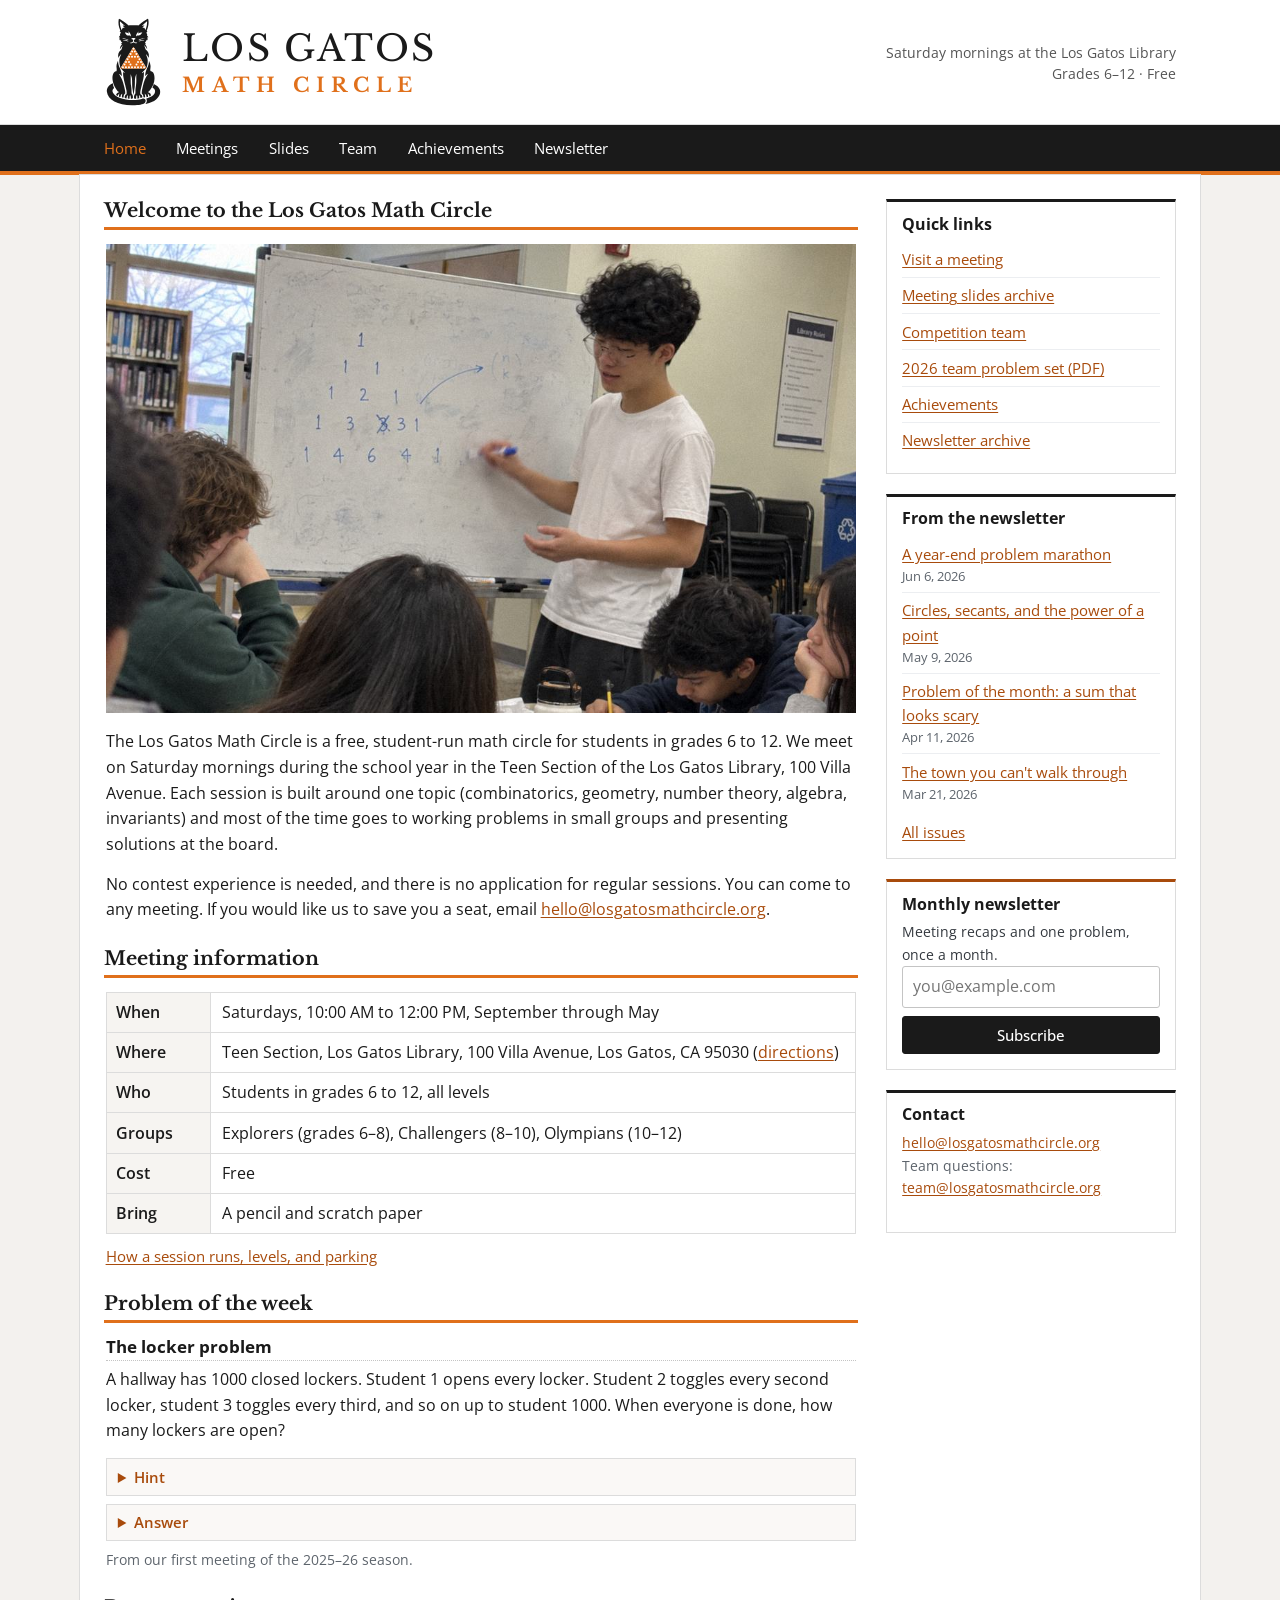
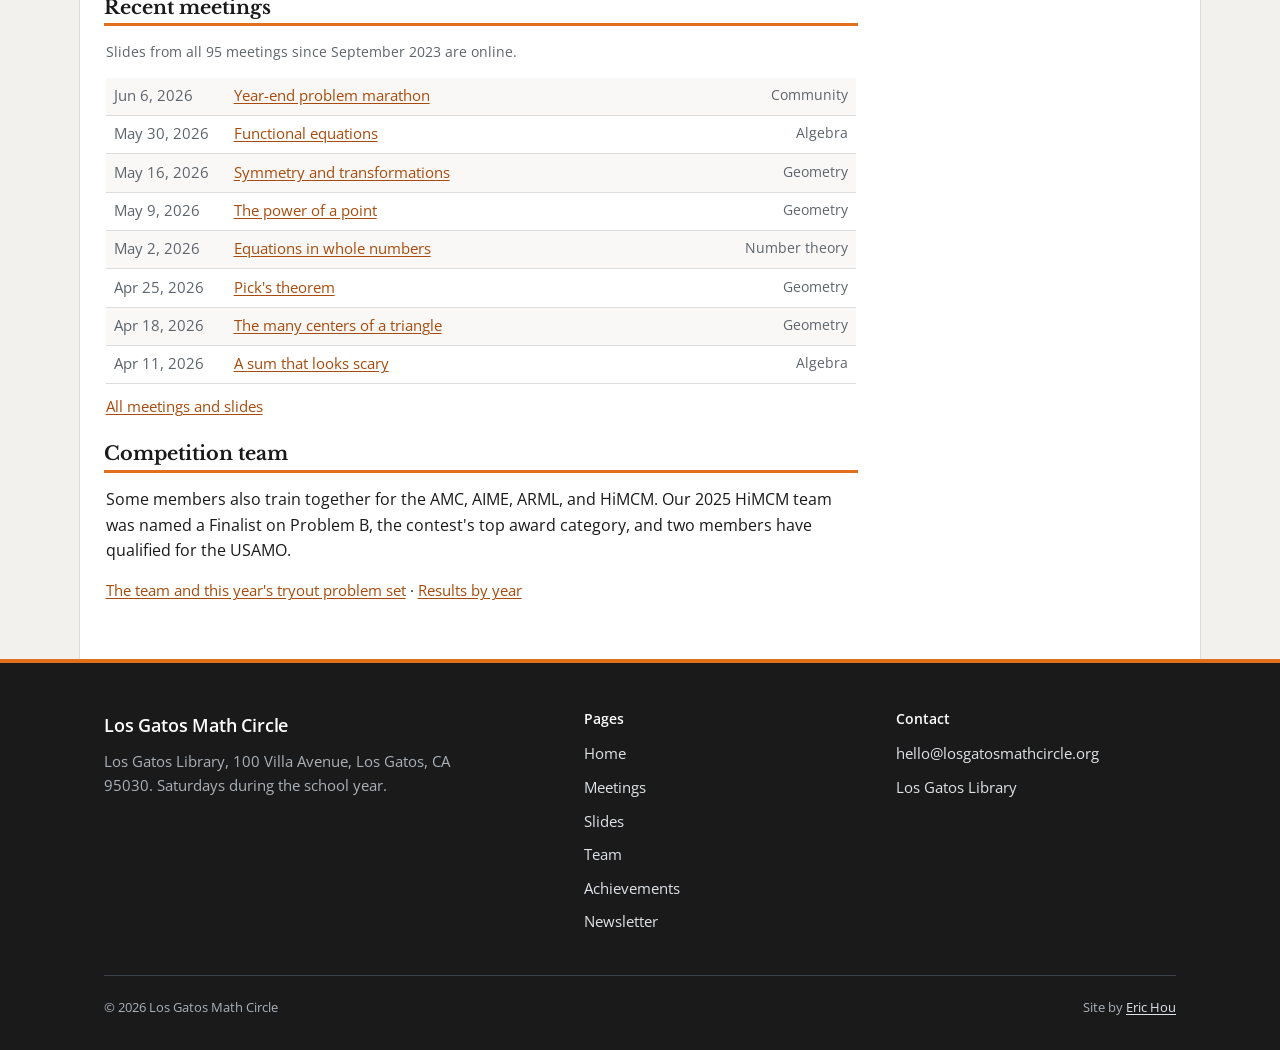
==== index.html @ 22b2b4f5 "Favicon: simple cat head (black on orange) built for 16px; svg + png + ico + apple-touch" ====
<!DOCTYPE html>
<html lang="en">
<head>
  <meta charset="UTF-8" />
  <meta name="viewport" content="width=device-width, initial-scale=1.0" />
  <title>Los Gatos Math Circle</title>
  <meta name="description" content="Students in grades 6 to 12 meet at the Los Gatos Library on Saturday mornings to work on hard math problems together. Free and student-run." />
  <link rel="preconnect" href="https://fonts.googleapis.com" />
  <link rel="preconnect" href="https://fonts.gstatic.com" crossorigin />
  <link href="https://fonts.googleapis.com/css2?family=Open+Sans:ital,wght@0,400;0,600;0,700;1,400&family=Libre+Baskerville:wght@400;700&display=swap" rel="stylesheet" />
  <link rel="icon" href="images/favicon.svg" type="image/svg+xml" />
  <link rel="icon" href="images/favicon-32.png" sizes="32x32" type="image/png" />
  <link rel="apple-touch-icon" href="images/apple-touch-icon.png" />
  <link rel="stylesheet" href="css/styles.css" />
</head>
<body class="home">
  <header class="site-header">
    <div class="masthead">
      <div class="container masthead__inner">
        <a class="masthead__brand" href="index.html">
          <img class="masthead__logo" src="images/logo.svg" alt="Los Gatos Math Circle logo: a seated cat with Pascal's triangle mod 2 on its chest" width="59" height="92" />
          <span class="masthead__text">
            <span class="masthead__name">Los Gatos</span>
            <span class="masthead__name2">Math Circle</span>
          </span>
          <span class="masthead__sub">Saturday mornings at the Los Gatos Library<br />Grades 6&ndash;12 &middot; Free</span>
        </a>
      </div>
    </div>
    <div class="navbar">
      <div class="container nav">
        <span class="brand navbar__label">Menu</span>
      <nav aria-label="Primary">
        <button class="nav__toggle" aria-label="Toggle menu" aria-expanded="false" aria-controls="menu">
          <span></span><span></span><span></span>
        </button>
        <ul class="nav__links" id="menu">
          <li><a href="index.html" class="is-active">Home</a></li>
          <li><a href="meetings.html">Meetings</a></li>
          <li><a href="presentations.html">Slides</a></li>
          <li><a href="team.html">Team</a></li>
          <li><a href="achievements.html">Achievements</a></li>
          <li><a href="newsletter.html">Newsletter</a></li>
        </ul>
      </nav>
      </div>
    </div>
  </header>

  <main class="page">
    <div class="container page__grid">
      <div class="page__main">

        <section class="box">
          <h2 class="bar">Welcome to the Los Gatos Math Circle</h2>
          <div class="box__body">
            <figure class="box__fig"><img class="box__photo box__photo--session" src="images/session-home.jpg" alt="A math circle session: a student explains Pascal's triangle at a whiteboard while others work at library tables." /></figure>
            <p>The Los Gatos Math Circle is a free, student-run math circle for students in grades 6 to 12.
              We meet on Saturday mornings during the school year in the Teen Section of the Los Gatos
              Library, 100 Villa Avenue. Each session is built around one topic (combinatorics, geometry,
              number theory, algebra, invariants) and most of the time goes to working problems in small
              groups and presenting solutions at the board.</p>
            <p>No contest experience is needed, and there is no application for regular sessions. You can
              come to any meeting. If you would like us to save you a seat, email
              <a href="mailto:hello@losgatosmathcircle.org">hello@losgatosmathcircle.org</a>.</p>
          </div>
        </section>

        <section class="box">
          <h2 class="bar">Meeting information</h2>
          <div class="box__body">
            <table class="info">
              <tr><th>When</th><td>Saturdays, 10:00 AM to 12:00 PM, September through May</td></tr>
              <tr><th>Where</th><td>Teen Section, Los Gatos Library, 100 Villa Avenue, Los Gatos, CA 95030 (<a href="https://www.google.com/maps/dir/?api=1&destination=Los+Gatos+Library,+100+Villa+Avenue,+Los+Gatos,+CA+95030" target="_blank" rel="noopener">directions</a>)</td></tr>
              <tr><th>Who</th><td>Students in grades 6 to 12, all levels</td></tr>
              <tr><th>Groups</th><td>Explorers (grades 6&ndash;8), Challengers (8&ndash;10), Olympians (10&ndash;12)</td></tr>
              <tr><th>Cost</th><td>Free</td></tr>
              <tr><th>Bring</th><td>A pencil and scratch paper</td></tr>
            </table>
            <p class="more"><a href="meetings.html">How a session runs, levels, and parking</a></p>
          </div>
        </section>

        <section class="box">
          <h2 class="bar">Problem of the week</h2>
          <div class="box__body">
            <h3 class="sub">The locker problem</h3>
            <p>A hallway has 1000 closed lockers. Student 1 opens every locker. Student 2 toggles every
              second locker, student 3 toggles every third, and so on up to student 1000. When everyone is
              done, how many lockers are open?</p>
            <details>
              <summary>Hint</summary>
              <p>Locker <i>n</i> is toggled once for every divisor of <i>n</i>.</p>
            </details>
            <details>
              <summary>Answer</summary>
              <p>31. Divisors of <i>n</i> pair up as <i>d</i> and <i>n</i>/<i>d</i>, so most lockers are
                toggled an even number of times. Perfect squares are the exception, since &radic;<i>n</i> pairs
                with itself. There are 31 squares up to 1000 (31&sup2; = 961, 32&sup2; = 1024).</p>
            </details>
            <p class="small">From our first meeting of the 2025&ndash;26 season.</p>
          </div>
        </section>

        <section class="box">
          <h2 class="bar">Recent meetings</h2>
          <div class="box__body">
            <p class="small" data-meeting-count>Slides from every meeting since September 2023 are online.</p>
            <table class="log" data-recent-meetings="8"></table>
            <p class="more"><a href="presentations.html">All meetings and slides</a></p>
          </div>
        </section>

        <section class="box">
          <h2 class="bar">Competition team</h2>
          <div class="box__body">
            <p>Some members also train together for the AMC, AIME, ARML, and HiMCM. Our 2025 HiMCM team
              was named a Finalist on Problem B, the contest's top award category, and two members have
              qualified for the USAMO.</p>
            <p class="more"><a href="team.html">The team and this year's tryout problem set</a> &middot;
              <a href="achievements.html">Results by year</a></p>
          </div>
        </section>
      </div>

      <aside class="page__side">
        <section class="side">
          <h2 class="side__h">Quick links</h2>
          <ul class="side__links">
            <li><a href="meetings.html">Visit a meeting</a></li>
            <li><a href="presentations.html">Meeting slides archive</a></li>
            <li><a href="team.html">Competition team</a></li>
            <li><a href="problem-set.pdf">2026 team problem set (PDF)</a></li>
            <li><a href="achievements.html">Achievements</a></li>
            <li><a href="newsletter.html">Newsletter archive</a></li>
          </ul>
        </section>

        <section class="side">
          <h2 class="side__h">From the newsletter</h2>
          <ul class="side__news" data-recent-list="4"></ul>
          <p class="more"><a href="newsletter.html">All issues</a></p>
        </section>

        <section class="side signup">
          <h2 class="side__h">Monthly newsletter</h2>
          <p class="small">Meeting recaps and one problem, once a month.</p>
          <form data-confirm novalidate>
            <label for="email" class="sr-only">Email address</label>
            <input id="email" type="email" name="email" required placeholder="you@example.com" autocomplete="email" />
            <button class="btn btn--solid" type="submit">Subscribe</button>
          </form>
          <p class="signup__ok">Thanks, you're on the list.</p>
        </section>

        <section class="side">
          <h2 class="side__h">Contact</h2>
          <p class="small"><a href="mailto:hello@losgatosmathcircle.org">hello@losgatosmathcircle.org</a><br />
            Team questions: <a href="mailto:team@losgatosmathcircle.org">team@losgatosmathcircle.org</a></p>
        </section>
      </aside>
    </div>
  </main>

  <footer class="site-footer">
    <div class="container">
      <div class="footer-grid">
        <div>
          <a class="brand" href="index.html">
            <img class="brand__mark" src="images/logo.png" alt="Los Gatos Math Circle logo" width="26" height="26" />
            <span>Los Gatos Math Circle</span>
          </a>
          <p>Los Gatos Library, 100 Villa Avenue, Los Gatos, CA 95030. Saturdays during the school year.</p>
        </div>
        <div>
          <h4>Pages</h4>
          <ul class="footer-links">
            <li><a href="index.html">Home</a></li>
            <li><a href="meetings.html">Meetings</a></li>
            <li><a href="presentations.html">Slides</a></li>
            <li><a href="team.html">Team</a></li>
            <li><a href="achievements.html">Achievements</a></li>
            <li><a href="newsletter.html">Newsletter</a></li>
          </ul>
        </div>
        <div>
          <h4>Contact</h4>
          <ul class="footer-links">
            <li><a href="mailto:hello@losgatosmathcircle.org">hello@losgatosmathcircle.org</a></li>
            <li><a href="meetings.html">Los Gatos Library</a></li>
          </ul>
        </div>
      </div>
      <div class="footer-bottom">
        <span>© <span data-year>2026</span> Los Gatos Math Circle</span>
        <span>Site by <a href="https://www.ehou.me">Eric Hou</a></span>
      </div>
    </div>
  </footer>

  <script src="js/issues.js"></script>
  <script src="js/meetings.js"></script>
  <script src="js/main.js"></script>
  <script>
  (function () {
    function esc(s) { return String(s).replace(/[&<>"]/g, function (c) { return {"&":"&amp;","<":"&lt;",">":"&gt;","\"":"&quot;"}[c]; }); }
    function short(iso) {
      return new Date(iso + "T00:00:00").toLocaleDateString("en-US", { month: "short", day: "numeric", year: "numeric" });
    }
    var log = document.querySelector("[data-recent-meetings]");
    if (log && window.SCHEDULE) {
      var all = [];
      window.SCHEDULE.forEach(function (t) { t.meetings.forEach(function (m) { if (m.type === "meeting") all.push(m); }); });
      all.sort(function (a, b) { return a.date < b.date ? 1 : -1; });
      log.innerHTML = all.slice(0, +log.getAttribute("data-recent-meetings")).map(function (m) {
        return '<tr><td class="log__date">' + short(m.date) + '</td>' +
          '<td><a href="slides.html?d=' + encodeURIComponent(m.date) + '">' + esc(m.title) + '</a></td>' +
          '<td class="log__tag">' + esc(m.topic) + '</td></tr>';
      }).join("");
      var c = document.querySelector("[data-meeting-count]");
      if (c) c.textContent = "Slides from all " + all.length + " meetings since September 2023 are online.";
    }
    var list = document.querySelector("[data-recent-list]");
    if (list && window.ISSUES) {
      var issues = window.ISSUES.slice().sort(function (a, b) { return a.date < b.date ? 1 : -1; });
      list.innerHTML = issues.slice(0, +list.getAttribute("data-recent-list")).map(function (it) {
        return '<li><a href="issue.html?slug=' + encodeURIComponent(it.slug) + '">' + esc(it.title) + '</a>' +
          '<span class="small">' + short(it.date) + '</span></li>';
      }).join("");
    }
  })();
  </script>
</body>
</html>
---- css/styles.css ----
/* ==========================================================================
   Los Gatos Math Circle
   A quiet, editorial, minimal theme. Warm paper, ink type, hairline rules,
   a serif for headings. No gradients, no heavy shadows.
   ========================================================================== */

:root {
  --paper: #faf8f4;     /* warm near-white page background */
  --bg: #ffffff;        /* cards / panels */
  --ink: #1b1915;       /* warm near-black text */
  --ink-soft: #43403a;  /* secondary text */
  --muted: #79756c;     /* captions, meta */
  --line: #e6e1d7;      /* hairline borders */
  --line-strong: #d8d2c5;
  --accent: #5b5346;    /* restrained warm taupe for small touches */

  --maxw: 1100px;
  --measure: 40rem;     /* comfortable reading width */

  --serif: "Open Sans", Arial, "Times New Roman", serif;
  --sans: system-ui, -apple-system, "Segoe UI", Roboto, Helvetica, Arial, sans-serif;
}

/* ----- Base ----- */
*,
*::before,
*::after { box-sizing: border-box; }

html { -webkit-text-size-adjust: 100%; scroll-behavior: smooth; }

body {
  margin: 0;
  background: var(--paper);
  color: var(--ink);
  font-family: var(--sans);
  font-size: 17px;
  line-height: 1.7;
  -webkit-font-smoothing: antialiased;
  text-rendering: optimizeLegibility;
  overflow-wrap: break-word;
}

img { max-width: 100%; display: block; }

h1, h2, h3, h4 {
  font-family: var(--serif);
  font-weight: 600;
  line-height: 1.15;
  color: var(--ink);
  margin: 0 0 0.6rem;
  letter-spacing: -0.01em;
}

h1 { font-size: clamp(2.1rem, 5vw, 3.3rem); font-weight: 500; }
h2 { font-size: clamp(1.6rem, 3.4vw, 2.2rem); }
h3 { font-size: 1.2rem; }

p { margin: 0 0 1.1rem; }

a { color: var(--ink); text-decoration: underline; text-underline-offset: 3px;
    text-decoration-color: var(--line-strong); transition: text-decoration-color .15s ease, color .15s ease; }
a:hover { text-decoration-color: var(--ink); }

/* ----- Layout ----- */
.container { width: 100%; max-width: var(--maxw); margin-inline: auto; padding-inline: 1.5rem; }

.section { padding-block: clamp(3.5rem, 8vw, 6.5rem); }
.section--hairline { border-top: 1px solid var(--line); }

.measure { max-width: var(--measure); }

.eyebrow {
  font-family: var(--sans);
  font-size: 0.74rem;
  font-weight: 600;
  letter-spacing: 0.18em;
  text-transform: uppercase;
  color: var(--muted);
  margin: 0 0 1rem;
  display: block;
}

.lede { font-size: 1.18rem; line-height: 1.6; color: var(--ink-soft); }
.muted { color: var(--muted); }

/* ----- Buttons / links ----- */
.btn {
  display: inline-flex;
  align-items: center;
  gap: 0.5rem;
  font-family: var(--sans);
  font-size: 0.95rem;
  font-weight: 500;
  text-decoration: none;
  padding: 0.7rem 1.2rem;
  border: 1px solid var(--ink);
  border-radius: 2px;
  cursor: pointer;
  background: transparent;
  color: var(--ink);
  transition: background .15s ease, color .15s ease, border-color .15s ease;
}

.btn--solid { background: var(--ink); color: var(--paper); }
.btn--solid:hover { background: #000; color: #fff; }
.btn--outline:hover { background: var(--ink); color: var(--paper); }
.btn--light { border-color: rgba(255,255,255,0.6); color: #fff; }
.btn--light:hover { background: #fff; color: var(--ink); border-color: #fff; }

.arrow-link {
  display: inline-flex;
  align-items: center;
  gap: 0.4rem;
  font-family: var(--sans);
  font-weight: 500;
  text-decoration: none;
  border-bottom: 1px solid var(--ink);
  padding-bottom: 1px;
}
.arrow-link:hover { color: var(--accent); border-color: var(--accent); }

.actions { display: flex; flex-wrap: wrap; gap: 0.9rem; align-items: center; }

/* ----- Header / nav ----- */
.site-header {
  position: sticky;
  top: 0;
  z-index: 40;
  background: rgba(250, 248, 244, 0.92);
  backdrop-filter: blur(8px);
  border-bottom: 1px solid var(--line);
}

.nav { display: flex; align-items: center; justify-content: space-between; height: 68px; gap: 1rem; }

.brand {
  font-family: var(--serif);
  font-size: 1.1rem;
  font-weight: 600;
  letter-spacing: -0.01em;
  text-decoration: none;
  color: var(--ink);
  display: flex;
  align-items: center;
  gap: 0.55rem;
  flex: none;
  min-width: 0;
}
.brand span { white-space: nowrap; }
.brand__mark { width: 26px; height: 26px; flex: none; display: block; object-fit: contain; transition: opacity .15s ease; }
.brand:hover { color: var(--ink); }
.brand:hover .brand__mark { opacity: 0.7; }

.nav__links { display: flex; align-items: center; gap: 1.4rem; list-style: none; margin: 0; padding: 0; }
.nav__links a {
  font-family: var(--sans);
  font-size: 0.95rem;
  text-decoration: none;
  color: var(--ink-soft);
  padding-bottom: 3px;
  border-bottom: 1px solid transparent;
}
.nav__links a:hover { color: var(--ink); }
.nav__links a.is-active { color: var(--ink); border-color: var(--ink); }

.nav__toggle {
  display: none;
  width: 42px; height: 42px;
  border: 1px solid var(--line-strong);
  border-radius: 3px;
  background: transparent;
  cursor: pointer;
  flex-direction: column; gap: 5px; align-items: center; justify-content: center;
}
.nav__toggle span { display: block; width: 19px; height: 1.5px; background: var(--ink); }

/* ----- Hero ----- */
.hero { padding-block: clamp(3rem, 7vw, 5.5rem); }
.hero__grid {
  display: grid;
  grid-template-columns: 1fr 1.4fr;
  gap: clamp(2rem, 5vw, 4rem);
  align-items: center;
}
.hero h1 { margin-bottom: 1.2rem; }
.hero .lede { max-width: 32rem; }
.hero__media {
  position: relative;
  aspect-ratio: 5 / 4;
  overflow: hidden;
  border: 1px solid var(--line);
}
.hero__media img { width: 100%; height: 100%; object-fit: cover; }
.hero__actions { margin-top: 1.8rem; }

/* ----- Generic media frame ----- */
.frame { border: 1px solid var(--line); overflow: hidden; background: var(--bg); }
.frame img { width: 100%; height: 100%; object-fit: cover; }

/* ----- Two-column feature ----- */
.split {
  display: grid;
  grid-template-columns: 1fr 1fr;
  gap: clamp(2rem, 5vw, 4rem);
  align-items: center;
}
.split--media-first .split__media { order: -1; }
.split--media-wide { grid-template-columns: 0.82fr 1.18fr; }
.split__media { aspect-ratio: 5 / 4; }

/* ----- Columns (simple, no chips) ----- */
.cols { display: grid; grid-template-columns: repeat(3, 1fr); gap: clamp(1.5rem, 4vw, 3rem); }
.col__n {
  font-family: var(--serif);
  font-style: italic;
  color: var(--muted);
  font-size: 1.1rem;
  margin-bottom: 0.5rem;
}
.col h3 { margin-bottom: 0.4rem; }
.col p { color: var(--ink-soft); margin-bottom: 0; font-size: 0.98rem; }
.col + .col { /* hairline divider on wide screens handled by gap */ }

/* ----- Newsletter signup ----- */
.signup {
  border: 1px solid var(--line-strong);
  background: var(--bg);
  padding: clamp(1.75rem, 4vw, 2.75rem);
}
.signup__grid { display: grid; grid-template-columns: 1fr 1fr; gap: clamp(1.5rem, 4vw, 3rem); align-items: center; }
.signup h2 { margin-bottom: 0.5rem; }
.signup p { color: var(--ink-soft); margin-bottom: 0; }
.signup form { display: flex; gap: 0.6rem; flex-wrap: wrap; align-items: flex-end; }
.signup form label { flex: 1 1 100%; margin-bottom: 0; }
.signup input[type="email"] {
  flex: 1 1 14rem;
  min-width: 0;
  font-family: var(--sans);
  font-size: 1rem;
  padding: 0.7rem 0.9rem;
  border: 1px solid var(--line-strong);
  border-radius: 2px;
  background: var(--paper);
  color: var(--ink);
}
.signup form .btn { flex: 0 0 auto; }
.signup input[type="email"]:focus { outline: 2px solid var(--ink); outline-offset: 1px; }
.signup .note { font-size: 0.82rem; color: var(--muted); margin: 0.7rem 0 0; }
.signup__ok { font-size: 0.95rem; color: var(--ink); margin: 0.7rem 0 0; display: none; }
.signup.is-done .signup__ok { display: block; }

/* ----- Facts list (meetings) ----- */
.facts { list-style: none; margin: 0; padding: 0; }
.facts li { display: grid; grid-template-columns: 9rem 1fr; gap: 1rem; padding: 0.9rem 0; border-top: 1px solid var(--line); }
.facts li:last-child { border-bottom: 1px solid var(--line); }
.facts .k { font-size: 0.78rem; letter-spacing: 0.12em; text-transform: uppercase; color: var(--muted); padding-top: 0.15rem; }
.facts .v { color: var(--ink); }
.facts .v strong { font-weight: 600; }

/* ----- Map ----- */
.map { border: 1px solid var(--line); overflow: hidden; }
.map iframe { width: 100%; height: 380px; border: 0; display: block; filter: grayscale(0.2); }
.map.split__media { aspect-ratio: 4 / 3; }
.map.split__media iframe { height: 100%; }

/* ----- Schedule ----- */
.table-scroll { width: 100%; overflow-x: auto; -webkit-overflow-scrolling: touch; }
.schedule { width: 100%; border-collapse: collapse; }
.schedule th, .schedule td { text-align: left; padding: 0.85rem 0.5rem; border-bottom: 1px solid var(--line); font-size: 0.97rem; vertical-align: top; }
.schedule thead th { font-family: var(--sans); font-size: 0.74rem; letter-spacing: 0.12em; text-transform: uppercase; color: var(--muted); font-weight: 600; }
.schedule td:first-child { white-space: nowrap; color: var(--muted); width: 9rem; }
.schedule .a { font-weight: 600; }

/* ----- Levels ----- */
.levels { display: grid; grid-template-columns: repeat(3, 1fr); gap: clamp(1.5rem, 4vw, 2.5rem); }
.level { border-top: 2px solid var(--ink); padding-top: 1rem; }
.level .grade { font-size: 0.78rem; letter-spacing: 0.12em; text-transform: uppercase; color: var(--muted); }
.level h3 { margin: 0.3rem 0 0.4rem; }
.level p { color: var(--ink-soft); font-size: 0.96rem; margin: 0; }

/* ----- Issues (newsletter archive) ----- */
.issue-grid { display: grid; grid-template-columns: repeat(3, 1fr); gap: clamp(1.75rem, 4vw, 2.75rem); }
.issue { display: flex; flex-direction: column; }
.issue__media { aspect-ratio: 3 / 2; overflow: hidden; border: 1px solid var(--line); margin-bottom: 1rem; }
.issue__media img { width: 100%; height: 100%; object-fit: cover; transition: transform .4s ease; }
.issue:hover .issue__media img { transform: scale(1.03); }
.issue__meta { font-size: 0.78rem; letter-spacing: 0.06em; text-transform: uppercase; color: var(--muted); margin-bottom: 0.4rem; }
.issue__stats { margin-bottom: 0.5rem; }
.issue h3 { font-size: 1.3rem; margin-bottom: 0.5rem; line-height: 1.25; }
.issue h3 a { text-decoration: none; }
.issue h3 a:hover { text-decoration: underline; text-underline-offset: 3px; }
.issue p { color: var(--ink-soft); font-size: 0.97rem; margin-bottom: 0.9rem; }
.issue .arrow-link { margin-top: auto; font-size: 0.92rem; }

/* ----- View / like stats ----- */
.issue-stats { display: inline-flex; align-items: center; gap: 1rem; }
.stat { display: inline-flex; align-items: center; gap: 0.32rem; color: var(--muted); font-size: 0.82rem; font-variant-numeric: tabular-nums; letter-spacing: 0; text-transform: none; }
.stat-ic { width: 1em; height: 1em; flex: none; display: block; }
.stat--like { background: none; border: 0; padding: 0; margin: 0; cursor: pointer; font: inherit; color: var(--muted); transition: color .15s ease; }
.stat--like:hover { color: #d23b53; }
.stat.is-liked, .stat--like.is-liked { color: #d23b53; --heart-fill: currentColor; }

/* ----- Page intro (interior pages) ----- */
.page-intro { padding-block: clamp(3rem, 7vw, 5rem); border-bottom: 1px solid var(--line); }
.page-intro h1 { margin-bottom: 1rem; }
.page-intro p { color: var(--ink-soft); max-width: 38rem; margin: 0; font-size: 1.1rem; }

/* ----- Article (single issue) ----- */
.issue-header { padding-block: clamp(2.5rem, 6vw, 4rem) clamp(1.5rem, 3vw, 2rem); }
.issue-header .container { max-width: var(--measure); }
.issue-header .kicker { font-size: 0.78rem; letter-spacing: 0.12em; text-transform: uppercase; color: var(--muted); margin-bottom: 0.8rem; }
.issue-header h1 { font-size: clamp(1.9rem, 4.5vw, 2.9rem); }
.issue-header .byline { color: var(--muted); font-size: 0.92rem; margin-top: 0.6rem; }

.issue-cover { max-width: var(--maxw); margin: 0 auto; padding-inline: 1.5rem; }
.issue-cover .frame { aspect-ratio: 16 / 7; }

.article { max-width: var(--measure); margin-inline: auto; padding-block: clamp(2rem, 5vw, 3rem); font-size: 1.08rem; color: var(--ink-soft); }
.article h2 { margin-top: 2.4rem; font-size: 1.55rem; color: var(--ink); }
.article h3 { margin-top: 1.8rem; font-size: 1.2rem; color: var(--ink); }
.article p { margin-bottom: 1.2rem; }
.article ul, .article ol { margin: 0 0 1.2rem; padding-left: 1.2rem; }
.article li { margin-bottom: 0.4rem; }
.article a { color: var(--ink); }
.article strong { color: var(--ink); }
.article blockquote {
  margin: 1.6rem 0;
  padding: 0.2rem 0 0.2rem 1.3rem;
  border-left: 2px solid var(--ink);
  font-family: var(--serif);
  font-style: italic;
  font-size: 1.15rem;
  color: var(--ink);
}
.article hr { border: 0; border-top: 1px solid var(--line); margin: 2.5rem 0; }

/* Note (callout, no emoji) */
.note {
  border-top: 1px solid var(--ink);
  border-bottom: 1px solid var(--ink);
  padding: 1.1rem 0;
  margin: 1.8rem 0;
  font-size: 1rem;
  color: var(--ink);
}
.note .label { font-size: 0.74rem; letter-spacing: 0.14em; text-transform: uppercase; color: var(--muted); display: block; margin-bottom: 0.35rem; }

/* Display math spacing */
/* Display math spacing, and keep long equations from breaking the layout */
mjx-container[display="true"] { margin: 1.4rem 0 !important; max-width: 100%; overflow-x: auto; overflow-y: hidden; }
mjx-container { max-width: 100%; }

.issue-nav { max-width: var(--measure); margin: 0 auto; padding: 1.5rem 1.5rem 0; display: flex; justify-content: space-between; gap: 1rem; border-top: 1px solid var(--line); }
.issue-nav a { font-size: 0.92rem; max-width: 48%; }

.back-link { display: inline-block; font-family: var(--sans); font-size: 0.9rem; margin-bottom: 1.2rem; text-decoration: none; color: var(--muted); }
.back-link:hover { color: var(--ink); }

/* ----- Footer ----- */
.site-footer { border-top: 1px solid var(--line); padding-block: 3rem 2rem; margin-top: 2rem; }
.footer-grid { display: grid; grid-template-columns: 1.6fr 1fr 1fr; gap: 2rem; }
.site-footer .brand { margin-bottom: 0.6rem; }
.site-footer p { color: var(--muted); font-size: 0.95rem; max-width: 24rem; }
.site-footer h4 { font-family: var(--sans); font-size: 0.74rem; letter-spacing: 0.14em; text-transform: uppercase; color: var(--muted); font-weight: 600; margin: 0 0 0.9rem; }
.footer-links { list-style: none; margin: 0; padding: 0; display: grid; gap: 0.5rem; }
.footer-links a { font-size: 0.95rem; text-decoration: none; color: var(--ink-soft); }
.footer-links a:hover { color: var(--ink); }
.footer-bottom { margin-top: 2.5rem; padding-top: 1.3rem; border-top: 1px solid var(--line); display: flex; justify-content: space-between; gap: 1rem; flex-wrap: wrap; font-size: 0.82rem; color: var(--muted); }

/* ----- Utilities ----- */
.mt-2 { margin-top: 1rem; }
.mt-3 { margin-top: 1.6rem; }
.mb-0 { margin-bottom: 0; }

/* ----- Responsive ----- */
@media (max-width: 880px) {
  .hero__grid { grid-template-columns: 1fr; }
  .hero__media { order: -1; aspect-ratio: 16 / 10; }
  .split { grid-template-columns: 1fr; }
  .split--media-first .split__media { order: -1; }
  .signup__grid { grid-template-columns: 1fr; }
  .cols { grid-template-columns: 1fr; gap: 1.5rem; }
  .levels { grid-template-columns: 1fr; }
  .issue-grid { grid-template-columns: 1fr 1fr; }
  .footer-grid { grid-template-columns: 1fr 1fr; }
}

@media (max-width: 620px) {
  .issue-grid { grid-template-columns: 1fr; }
  .footer-grid { grid-template-columns: 1fr; }
  .facts li { grid-template-columns: 1fr; gap: 0.2rem; }
}

@media (prefers-reduced-motion: reduce) {
  * { scroll-behavior: auto !important; transition: none !important; }
}

/* ==========================================================================
   Achievements
   ========================================================================== */
.stats { display: grid; grid-template-columns: repeat(3, 1fr); gap: clamp(1.5rem, 4vw, 2.5rem); }
.stat { border-top: 2px solid var(--ink); padding-top: 1rem; }
.stat .n { font-family: var(--serif); font-size: 2.6rem; line-height: 1; }
.stat .l { color: var(--muted); font-size: 0.92rem; margin-top: 0.4rem; }

.achievement-list { list-style: none; margin: 0; padding: 0; }
.achievement { display: grid; grid-template-columns: 6.5rem 1fr; gap: 1.5rem; padding: 1.7rem 0; border-top: 1px solid var(--line); }
.achievement:last-child { border-bottom: 1px solid var(--line); }
.achievement .year { font-family: var(--serif); font-size: 1.25rem; color: var(--muted); }
.achievement h3 { margin: 0 0 0.35rem; font-size: 1.2rem; }
.achievement p { margin: 0; color: var(--ink-soft); font-size: 0.97rem; }
.achievement .where { font-size: 0.76rem; letter-spacing: 0.1em; text-transform: uppercase; color: var(--muted); margin-top: 0.5rem; }

.badge {
  display: inline-block; font-family: var(--sans);
  font-size: 0.68rem; letter-spacing: 0.12em; text-transform: uppercase;
  border: 1px solid var(--ink); padding: 0.16rem 0.5rem; border-radius: 2px;
  margin-left: 0.5rem; vertical-align: middle; color: var(--ink);
}

/* Highlighted feature card (e.g., HiMCM) */
.feature-card {
  border: 1px solid var(--ink);
  padding: clamp(1.75rem, 4vw, 2.75rem);
  display: grid; grid-template-columns: 1fr auto; gap: 2rem; align-items: center;
}
.feature-card h2 { margin-bottom: 0.5rem; }
.feature-card p { margin-bottom: 0; color: var(--ink-soft); }
.feature-card .mark { text-align: center; border-left: 1px solid var(--line); padding-left: 2rem; }
.feature-card .mark .big { font-family: var(--serif); font-size: 2.4rem; line-height: 1; }
.feature-card .mark .sub { font-size: 0.78rem; letter-spacing: 0.1em; text-transform: uppercase; color: var(--muted); margin-top: 0.4rem; }

/* ==========================================================================
   Team roster: member cards with photo + LinkedIn
   ========================================================================== */
.team-grid { display: grid; grid-template-columns: repeat(3, 1fr); gap: 1.75rem; }
.team-grid--leads { margin-top: 1.75rem; }

.person {
  display: flex; flex-direction: column;
  border: 1px solid var(--line);
  background: var(--bg);
  transition: border-color .2s ease, transform .2s ease;
}
.person:hover { border-color: var(--line-strong); transform: translateY(-3px); }

.person__photo {
  position: relative;
  aspect-ratio: 1 / 1;
  width: 100%;
  flex: none;
  overflow: hidden;
  background: #f0ece3;
  border-bottom: 1px solid var(--line);
}
.person__photo img {
  position: absolute;
  inset: 0;
  width: 100%;
  height: 100%;
  object-fit: cover;
  object-position: center;
  display: block;
}

.person__role {
  position: absolute; top: 0.85rem; left: 0.85rem;
  font-family: var(--sans); font-size: 0.64rem; font-weight: 600;
  letter-spacing: 0.12em; text-transform: uppercase;
  color: var(--paper); background: var(--ink);
  padding: 0.26rem 0.55rem; border-radius: 2px;
}
.person--lead .person__role { color: var(--ink); background: var(--paper); border: 1px solid var(--line-strong); }

.person__body { padding: 1.05rem 1.15rem 1.2rem; display: flex; flex-direction: column; gap: 0.15rem; flex: 1; }
.person__name { font-family: var(--serif); font-size: 1.2rem; font-weight: 600; margin: 0; line-height: 1.2; }
.person__meta { font-size: 0.86rem; color: var(--muted); margin: 0; }
.person__links { margin-top: 0.7rem; }
.person__linkedin {
  display: inline-flex; align-items: center; gap: 0.4rem;
  font-family: var(--sans); font-size: 0.85rem; font-weight: 500;
  text-decoration: none; color: var(--ink-soft);
  border: 1px solid var(--line-strong); border-radius: 2px;
  padding: 0.32rem 0.6rem;
  transition: border-color .15s ease, color .15s ease, background .15s ease;
}
.person__linkedin:hover { color: var(--ink); border-color: var(--ink); background: var(--paper); }
.person__linkedin svg { width: 15px; height: 15px; flex: none; }

/* ==========================================================================
   Forms (apply, generic confirm-in-place)
   ========================================================================== */
.form { border: 1px solid var(--line-strong); background: var(--bg); padding: clamp(1.5rem, 4vw, 2.5rem); }
.form__head { margin-bottom: 1.4rem; padding-bottom: 1.1rem; border-bottom: 1px solid var(--line); }
.form__head h3 { margin: 0 0 0.2rem; font-size: 1.4rem; }
.form__head p { margin: 0; color: var(--muted); font-size: 0.92rem; }
.form .row { display: grid; grid-template-columns: 1fr 1fr; gap: 1rem 1.2rem; }
.field { display: flex; flex-direction: column; margin-bottom: 1.1rem; }
.field label { font-size: 0.74rem; letter-spacing: 0.1em; text-transform: uppercase; color: var(--muted); margin-bottom: 0.4rem; }
.field .req { color: var(--ink); }
.field input, .field select, .field textarea {
  font-family: var(--sans); font-size: 1rem; padding: 0.72rem 0.85rem;
  border: 1px solid var(--line-strong); border-radius: 2px;
  background: var(--paper); color: var(--ink); width: 100%;
}
.field textarea { resize: vertical; min-height: 6.5rem; }
.field input:focus, .field select:focus, .field textarea:focus { outline: 2px solid var(--ink); outline-offset: 1px; }
.form__actions { display: flex; align-items: center; gap: 1rem; flex-wrap: wrap; margin-top: 0.4rem; }
.form__actions .btn { width: auto; }
.form__note { margin: 0; color: var(--muted); font-size: 0.86rem; }
.form__ok { display: none; }
.form.is-done .form__ok { display: block; }
.form.is-done .form__fields { display: none; }

/* ==========================================================================
   Problem set
   ========================================================================== */
.ruleset { list-style: none; margin: 0; padding: 0; }
.ruleset li { display: grid; grid-template-columns: 1.8rem 1fr; gap: 0.6rem; padding: 0.5rem 0; color: var(--ink-soft); }
.ruleset .num { font-family: var(--serif); color: var(--muted); }

.problem { padding: 1.9rem 0; border-top: 1px solid var(--line); }
.problem:last-child { border-bottom: 1px solid var(--line); }
.problem__head { display: flex; align-items: baseline; gap: 0.9rem; margin-bottom: 0.7rem; flex-wrap: wrap; }
.problem__n { font-family: var(--serif); font-size: 1.4rem; line-height: 1; }
.problem__topic { font-family: var(--sans); font-size: 0.7rem; letter-spacing: 0.12em; text-transform: uppercase; color: var(--muted); border: 1px solid var(--line-strong); padding: 0.14rem 0.5rem; border-radius: 2px; }
.problem__star { font-size: 0.72rem; letter-spacing: 0.08em; text-transform: uppercase; color: var(--muted); margin-left: auto; }
.problem p { margin: 0 0 0.7rem; color: var(--ink); }
.problem .hint { color: var(--muted); font-size: 0.92rem; margin-bottom: 0; }

/* ==========================================================================
   Apply section
   ========================================================================== */
.apply-steps { display: grid; grid-template-columns: repeat(3, 1fr); gap: 1.25rem; margin-top: 2rem; }
.apply-step { border-top: 2px solid var(--ink); padding-top: 1rem; }
.apply-step .s { font-family: var(--serif); font-size: 1.4rem; line-height: 1; color: var(--muted); }
.apply-step h3 { margin: 0.4rem 0 0.3rem; font-size: 1.05rem; }
.apply-step p { margin: 0; color: var(--ink-soft); font-size: 0.93rem; }
.apply-form { max-width: 720px; margin: 2.5rem auto 0; }

/* Wide image band */
.frame--wide { aspect-ratio: 16 / 6; }
.media-cap { margin: 0.75rem 0 0; font-size: 0.85rem; color: var(--muted); }
@media (max-width: 720px) { .frame--wide { aspect-ratio: 4 / 3; } }

@media (max-width: 860px) {
  /* Collapse nav to a slide-down menu before the 5 links crowd the brand */
  .nav__links {
    position: fixed; inset: 68px 0 auto 0;
    flex-direction: column; align-items: stretch; gap: 0.2rem;
    background: var(--paper); border-bottom: 1px solid var(--line);
    padding: 0.5rem 1.5rem 1.2rem;
    transform: translateY(-130%); transition: transform .25s ease;
    box-shadow: 0 16px 30px -22px rgba(27, 25, 21, 0.5);
  }
  .nav__links.is-open { transform: translateY(0); }
  .nav__links a { padding: 0.7rem 0; border-bottom: 1px solid var(--line); }
  .nav__toggle { display: flex; }
  .team-grid { grid-template-columns: repeat(2, 1fr); }
}

@media (max-width: 720px) {
  .stats { grid-template-columns: 1fr; }
  .achievement { grid-template-columns: 1fr; gap: 0.3rem; }
  .feature-card { grid-template-columns: 1fr; }
  .feature-card .mark { border-left: 0; border-top: 1px solid var(--line); padding-left: 0; padding-top: 1.5rem; text-align: left; }
  .team-grid { grid-template-columns: repeat(2, 1fr); }
  .apply-steps { grid-template-columns: 1fr; }
  .form .row { grid-template-columns: 1fr; }
}

@media (max-width: 460px) {
  .container { padding-inline: 1.15rem; }
  .team-grid { grid-template-columns: 1fr; }
  .schedule th, .schedule td { padding: 0.6rem 0.4rem; font-size: 0.9rem; }
  .schedule td:first-child { width: auto; }
  .signup, .form { padding: 1.25rem; }
  .actions .btn { width: 100%; justify-content: center; }
  .form__actions .btn { width: 100%; }
}

/* ==========================================================================
   Presentations schedule
   ========================================================================== */
.year-block { margin-bottom: 3.5rem; }
.year-head { display: flex; align-items: baseline; justify-content: space-between; gap: 1rem; flex-wrap: wrap; padding-bottom: 0.8rem; border-bottom: 2px solid var(--ink); margin-bottom: 0.5rem; }
.year-head h2 { margin: 0; }
.year-head .yr-meta { font-size: 0.85rem; color: var(--muted); }

.sched-row { display: grid; grid-template-columns: 3rem 9.5rem 1fr auto; gap: 1rem; align-items: baseline; padding: 0.85rem 0; border-bottom: 1px solid var(--line); }
.sched-row .sr-n { font-family: var(--serif); color: var(--muted); font-size: 1rem; }
.sched-row .sr-date { font-size: 0.86rem; color: var(--muted); white-space: nowrap; }
.sched-row .sr-title { color: var(--ink); }
.sched-row .sr-title .sr-topic { display: block; font-size: 0.78rem; letter-spacing: 0.08em; text-transform: uppercase; color: var(--muted); margin-top: 0.15rem; }
.sched-row .sr-link { font-family: var(--sans); font-weight: 500; font-size: 0.9rem; text-decoration: none; border-bottom: 1px solid var(--ink); padding-bottom: 1px; white-space: nowrap; }
.sched-row .sr-link:hover { color: var(--accent); border-color: var(--accent); }

.sched-row--break { grid-template-columns: 3rem 9.5rem 1fr; background: var(--bg); }
.sched-row--break .sr-break { font-size: 0.86rem; letter-spacing: 0.04em; text-transform: uppercase; color: var(--muted); font-style: italic; font-family: var(--serif); text-transform: none; }
.sched-row--break .sr-date { color: var(--line-strong); }
.sched-row--cancelled .sr-date { text-decoration: line-through; }
.sched-row--cancelled .sr-break { color: var(--accent); font-style: normal; }

/* ==========================================================================
   Slide deck viewer
   ========================================================================== */
.deck-wrap { max-width: 960px; margin-inline: auto; padding-inline: 1.5rem; }
.deck-top { display: flex; align-items: center; justify-content: space-between; gap: 1rem; padding: 1.2rem 0; flex-wrap: wrap; }
.deck-top .back-link { margin: 0; }
.deck-meta { font-size: 0.85rem; color: var(--muted); }

.stage {
  position: relative;
  border: 1px solid var(--line-strong);
  background: var(--bg);
  aspect-ratio: 16 / 9;
  overflow: hidden;
  box-shadow: 0 24px 50px -30px rgba(27,25,21,0.45);
}
.slide {
  position: absolute; inset: 0;
  display: none;
  flex-direction: column;
  justify-content: center;
  padding: clamp(1.5rem, 5vw, 3.5rem);
  overflow-y: auto;
}
.slide.is-active { display: flex; }
.slide__kicker { font-family: var(--sans); font-size: 0.72rem; letter-spacing: 0.16em; text-transform: uppercase; color: var(--muted); margin-bottom: 0.9rem; }
.slide h2 { font-size: clamp(1.5rem, 4vw, 2.4rem); margin: 0 0 1rem; }
.slide__body { font-size: clamp(1rem, 2.3vw, 1.25rem); color: var(--ink-soft); line-height: 1.6; }
.slide__body p { margin: 0 0 0.8rem; }
.slide__body ul, .slide__body ol { margin: 0 0 0.8rem; padding-left: 1.3rem; }
.slide__body li { margin-bottom: 0.4rem; }
.slide__body strong { color: var(--ink); }
.slide mjx-container[display="true"] { margin: 1rem 0 !important; max-width: 100%; overflow-x: auto; }

/* Image slides */
.slide__cols { display: grid; grid-template-columns: 1.05fr 0.95fr; gap: clamp(1.2rem, 4vw, 2.5rem); align-items: center; width: 100%; }
.slide__media { margin: 0; }
.slide__media img { width: 100%; height: 100%; max-height: 62vh; object-fit: cover; border: 1px solid var(--line); display: block; }
.slide__media figcaption { font-size: 0.82rem; color: var(--muted); margin-top: 0.5rem; }
.slide--photo { align-items: stretch; }
.slide__media--wide { width: 100%; }
.slide__media--wide img { max-height: 64vh; }
@media (max-width: 720px) {
  .slide__cols { grid-template-columns: 1fr; gap: 1rem; }
  .slide__media img { max-height: 38vh; }
}

/* Title slide */
.slide--title { background: var(--ink); color: var(--paper); }
.slide--title .slide__kicker { color: rgba(250,248,244,0.6); }
.slide--title h1 { color: var(--paper); font-size: clamp(1.8rem, 5vw, 3rem); margin: 0 0 1rem; }
.slide--title .st-topic { display: inline-block; font-family: var(--sans); font-size: 0.74rem; letter-spacing: 0.14em; text-transform: uppercase; border: 1px solid rgba(250,248,244,0.4); border-radius: 2px; padding: 0.3rem 0.7rem; color: var(--paper); }
.slide--title .st-date { color: rgba(250,248,244,0.7); margin-top: 1.2rem; font-size: 1rem; }

.deck-controls { display: flex; align-items: center; justify-content: space-between; gap: 1rem; margin-top: 1.1rem; }
.deck-btn {
  font-family: var(--sans); font-size: 0.95rem; font-weight: 500;
  border: 1px solid var(--ink); background: transparent; color: var(--ink);
  border-radius: 2px; padding: 0.6rem 1.1rem; cursor: pointer;
  transition: background .15s ease, color .15s ease;
}
.deck-btn:hover:not(:disabled) { background: var(--ink); color: var(--paper); }
.deck-btn:disabled { opacity: 0.35; cursor: default; }
.deck-dots { display: flex; gap: 0.5rem; flex-wrap: wrap; justify-content: center; }
.deck-dot { width: 9px; height: 9px; border-radius: 50%; border: 1px solid var(--line-strong); background: transparent; cursor: pointer; padding: 0; }
.deck-dot.is-on { background: var(--ink); border-color: var(--ink); }
.deck-count { font-size: 0.88rem; color: var(--muted); min-width: 3.5rem; text-align: center; }

@media (max-width: 600px) {
  .sched-row, .sched-row--break { grid-template-columns: 1fr auto; gap: 0.3rem 0.8rem; }
  .sched-row .sr-n { display: none; }
  .sched-row .sr-date { grid-column: 1; }
  .sched-row .sr-link { grid-column: 2; grid-row: 1 / span 2; align-self: center; }
  .sched-row .sr-title { grid-column: 1; }
  .sched-row--break .sr-break { grid-column: 1; }
  .stage { aspect-ratio: 4 / 5; }
}

@media print {
  .site-header, .site-footer, .back-link, .nav__toggle, .actions, .btn { display: none !important; }
  body, main { background: #fff; }
  .page-intro { padding-top: 0; }
  .problem, .note { break-inside: avoid; page-break-inside: avoid; }
  .section--hairline { border: 0; }
}

/* ==========================================================================
   2026-10 restyle: plain organization-site look (masthead, nav bar,
   titled content boxes, sidebar). Overrides the earlier editorial theme.
   ========================================================================== */
:root {
  --paper: #ffffff;
  --bg: #ffffff;
  --ink: #1f2328;
  --ink-soft: #33383e;
  --muted: #5d646c;
  --line: #d5d9de;
  --line-strong: #b9c0c8;
  --accent: #2a4f7f;
  --navy: #2a4f7f;
  --navy-dark: #1d3a60;
  --gold: #d9a521;
  --sans: "Open Sans", Arial, Helvetica, sans-serif;
  --serif: "Open Sans", Arial, Helvetica, sans-serif;
  --maxw: 1120px;
}
body { background: #e9ecef; font-size: 16px; line-height: 1.6; }
main { background: #fff; max-width: var(--maxw); margin: 0 auto; box-shadow: 0 0 0 1px var(--line); }
h1, h2, h3, h4 { font-family: var(--sans); font-weight: 700; letter-spacing: 0; }
a { color: var(--navy); text-decoration: underline; text-decoration-color: currentColor; text-underline-offset: 2px; }
a:hover { color: var(--navy-dark); }
.eyebrow { letter-spacing: 0.04em; font-size: 0.8rem; color: var(--navy); }

/* Header */
.site-header { position: static; background: none; backdrop-filter: none; border: 0; }
.masthead { background: var(--navy); }
.masthead__inner { max-width: var(--maxw); padding-block: 1.1rem; }
.masthead__brand { display: flex; align-items: center; gap: 1.1rem; color: #fff; text-decoration: none; }
.masthead__brand:hover { color: #fff; }
.masthead__logo { width: 64px; height: 64px; background: #fff; border-radius: 50%; padding: 6px; flex: none; }
.masthead__text { display: flex; flex-direction: column; }
.masthead__name { font-size: clamp(1.5rem, 3.4vw, 2.2rem); font-weight: 600; line-height: 1.15; }
.masthead__sub { font-size: 0.92rem; opacity: 0.85; margin-top: 0.2rem; }
.navbar { background: #1f2328; border-top: 4px solid var(--gold); }
.navbar .nav { max-width: var(--maxw); height: 46px; justify-content: flex-start; }
.navbar .brand { display: none; color: #fff; font-size: 1rem; }
.navbar .nav__links { gap: 0; }
.navbar .nav__links a { display: block; color: #fff; font-size: 0.95rem; padding: 0 0.95rem; line-height: 46px; border: 0; }
.navbar .nav__links li:first-child a { padding-left: 0; }
.navbar .nav__links a:hover { background: rgba(255,255,255,0.12); color: #fff; }
.navbar .nav__links a.is-active { color: var(--gold); }
.navbar .nav__toggle { border-color: rgba(255,255,255,0.4); }
.navbar .nav__toggle span { background: #fff; }

/* Interior page intros keep working inside the white sheet */
.page-intro { border-bottom: 1px solid var(--line); padding-block: 2rem 1.5rem; }
.page-intro h1 { font-size: 1.9rem; }
.section { padding-block: 2rem; }
.section--hairline { border-top: 1px solid var(--line); }
.hero__media, .frame, .issue__media { border-color: var(--line); }
.btn { border-radius: 3px; }
.btn--solid { background: var(--navy); border-color: var(--navy); color: #fff; }
.btn--solid:hover { background: var(--navy-dark); color: #fff; }
.arrow-link { border-color: var(--navy); color: var(--navy); }
.person__role { background: var(--navy); }

/* Home: main column plus sidebar */
.page { padding: 1.5rem 0 2rem; }
.page__grid { display: grid; grid-template-columns: minmax(0, 1fr) 290px; gap: 1.75rem; align-items: start; }
.box { margin-bottom: 1.5rem; }
.bar { background: var(--navy); color: #fff; font-size: 1.15rem; font-weight: 600; margin: 0; padding: 0.45rem 0.8rem; }
.box__body { padding: 0.9rem 0.1rem 0; }
.box__body > p { margin-bottom: 0.9rem; }
.box__photo { width: 100%; aspect-ratio: 16 / 9; object-fit: cover; object-position: center 70%; margin-bottom: 1rem; }
.sub { font-size: 1.05rem; color: var(--navy); margin: 0 0 0.4rem; padding-bottom: 0.2rem; border-bottom: 1px dotted var(--line-strong); }
.small { font-size: 0.88rem; color: var(--muted); }
.more { font-size: 0.95rem; margin: 0.6rem 0 0; }
.sr-only { position: absolute; width: 1px; height: 1px; overflow: hidden; clip: rect(0 0 0 0); }

.info { width: 100%; border-collapse: collapse; font-size: 0.97rem; }
.info th { text-align: left; width: 6.5rem; vertical-align: top; padding: 0.45rem 0.6rem; background: #f2f4f6; border: 1px solid var(--line); font-weight: 600; }
.info td { padding: 0.45rem 0.7rem; border: 1px solid var(--line); }

.box details { border: 1px solid var(--line); margin: 0 0 0.5rem; padding: 0.35rem 0.7rem; background: #f7f8f9; }
.box summary { cursor: pointer; font-weight: 600; color: var(--navy); font-size: 0.95rem; }
.box details p { margin: 0.4rem 0 0.2rem; }

.log { width: 100%; border-collapse: collapse; font-size: 0.96rem; }
.log td { padding: 0.4rem 0.5rem; border-bottom: 1px solid var(--line); vertical-align: top; }
.log tr:nth-child(odd) td { background: #f7f8f9; }
.log__date { white-space: nowrap; color: var(--muted); width: 7.5rem; }
.log__tag { white-space: nowrap; color: var(--muted); font-size: 0.86rem; text-align: right; }

.side { border: 1px solid var(--line); border-top: 3px solid var(--navy); padding: 0.8rem 0.95rem 0.9rem; margin-bottom: 1.25rem; background: #fff; }
.side__h { font-size: 0.98rem; margin: 0 0 0.55rem; color: var(--ink); }
.side__links, .side__news { list-style: none; margin: 0; padding: 0; }
.side__links li, .side__news li { padding: 0.35rem 0; border-bottom: 1px solid #eceef1; font-size: 0.94rem; }
.side__links li:last-child, .side__news li:last-child { border-bottom: 0; }
.side__news .small { display: block; font-size: 0.8rem; }
.side.signup form { display: flex; flex-direction: column; gap: 0.5rem; }
.side.signup input { flex: none; width: 100%; height: auto; font: inherit; padding: 0.45rem 0.6rem; border: 1px solid var(--line-strong); border-radius: 3px; background: #fff; }
.side.signup { padding: 0.8rem 0.95rem 0.9rem; border-color: var(--line); border-top-color: var(--navy); }
.side.signup .btn { flex: none; width: 100%; justify-content: center; padding: 0.5rem; }
.side.signup .signup__ok { display: none; font-size: 0.9rem; margin: 0.5rem 0 0; }
.side.signup.is-done .signup__ok { display: block; }

/* Footer */
.site-footer { background: #1f2328; color: #c9ced4; border: 0; margin-top: 0; border-top: 4px solid var(--gold); }
.site-footer .brand, .site-footer h4 { color: #fff; }
.site-footer p, .footer-bottom { color: #aab1b8; }
.footer-links a, .footer-bottom a { color: #dfe3e7; }
.footer-bottom { border-color: #3a4047; }
.site-footer .brand__mark { filter: invert(1); }

@media (max-width: 900px) {
  .page__grid { grid-template-columns: 1fr; }
}
@media (max-width: 860px) {
  .navbar .nav { justify-content: space-between; }
  .navbar .brand { display: flex; }
  .navbar .nav__links { position: absolute; inset: 46px 0 auto 0; z-index: 50; transform: none; transition: none; display: none; background: #1f2328; padding: 0.3rem 1.5rem 0.8rem; box-shadow: none; border: 0; }
  .navbar .nav__links.is-open { display: flex; }
  .navbar { position: relative; }
  .navbar .nav__links a { padding: 0 !important; border-bottom: 1px solid #3a4047; }
  .masthead__sub { display: none; }
  .masthead__logo { width: 48px; height: 48px; }
}
@media (max-width: 520px) {
  .log__tag { display: none; }
  .log__date { width: auto; }
  .info th { width: 4.8rem; }
}

/* Interior headings: smaller, plain */
h1 { font-size: clamp(1.7rem, 3.6vw, 2.2rem); font-weight: 700; }
h2 { font-size: clamp(1.35rem, 2.6vw, 1.65rem); }
.eyebrow { text-transform: none; letter-spacing: 0; font-size: 0.9rem; font-weight: 600; }
.navbar__label { color: #fff; font-size: 0.95rem; font-weight: 600; }
.facts .k, .issue__meta, .level .grade, .schedule thead th, .field label, .problem__topic, .achievement .where, .site-footer h4, .slide__kicker, .issue-header .kicker, .person__role, .badge, .feature-card .mark .sub, .year-head .yr-meta, .sched-row .sr-title .sr-topic, .note .label {
  text-transform: none; letter-spacing: 0; font-size: 0.88rem; font-weight: 600;
}
.facts .k { color: var(--ink); }

/* ==========================================================================
   2026-10 palette: Los Gatos orange and black on white (town / LGHS colors).
   Replaces the navy and gold.
   ========================================================================== */
:root {
  --orange: #e0701b;
  --orange-ink: #a84b0c;   /* text-safe orange on white */
  --black: #1a1a1a;
  --navy: var(--orange-ink);
  --navy-dark: #7f390a;
  --gold: var(--orange);
  --accent: var(--orange-ink);
  --ink: #1a1a1a;
  --line: #dcdcdc;
  --line-strong: #c4c4c4;
}
body { background: #f3f1ee; }
a { color: var(--orange-ink); }
a:hover { color: var(--navy-dark); }

.masthead { background: #fff; border-bottom: 1px solid var(--line); }
.masthead__inner { padding-block: 1rem; }
.masthead__brand { color: var(--black); gap: 1.2rem; }
.masthead__brand:hover { color: var(--black); }
.masthead__logo { width: 96px; height: 84px; background: none; border-radius: 0; padding: 0; }
.masthead__text { font-family: "Libre Baskerville", Georgia, serif; line-height: 1.1; }
.masthead__name { font-size: clamp(1.6rem, 3.6vw, 2.25rem); font-weight: 400; letter-spacing: 0.06em; text-transform: uppercase; }
.masthead__name2 { font-size: clamp(0.95rem, 2vw, 1.25rem); font-weight: 700; letter-spacing: 0.32em; text-transform: uppercase; color: var(--orange); margin-top: 0.3rem; }
.masthead__sub { margin-left: auto; text-align: right; font-size: 0.9rem; color: #555; opacity: 1; line-height: 1.45; }

.navbar { background: var(--black); border-top: 0; border-bottom: 4px solid var(--orange); }
.navbar .nav__links a.is-active { color: var(--orange); }

.bar { background: none; color: var(--black); font-family: "Libre Baskerville", Georgia, serif; font-weight: 700; font-size: 1.2rem; padding: 0 0 0.35rem; border-bottom: 3px solid var(--orange); }
.sub { color: var(--black); }
.info th { background: #f6f4f1; }
.log tr:nth-child(odd) td { background: #faf8f6; }
.box details { background: #faf8f6; }
.box summary { color: var(--orange-ink); }
.side { border-top: 3px solid var(--black); }
.btn--solid { background: var(--black); border-color: var(--black); }
.btn--solid:hover { background: #000; }
.person__role { background: var(--black); }
.site-footer { background: var(--black); border-top: 4px solid var(--orange); }
.site-footer .brand__mark { display: none; }
h1, h2, h3 { color: var(--black); }
.page-intro h1, .section h2 { font-family: "Libre Baskerville", Georgia, serif; font-weight: 700; }

@media (max-width: 860px) {
  .masthead__sub { display: none; }
  .masthead__logo { width: 62px; height: 54px; }
}

/* Real photos with credit lines */
.box__fig { margin: 0 0 1rem; }
.box__fig .box__photo { margin-bottom: 0.35rem; aspect-ratio: 16 / 8; object-position: center 60%; }
.credit { font-size: 0.78rem; color: var(--muted); margin-top: 0.4rem; }
.credit a { color: var(--muted); }
.measure-block > div { max-width: 44rem; }
.box__fig .box__photo--session { aspect-ratio: 16 / 10; object-position: center top; }

/* Cat logo (2026-10): tall mark */
.masthead__logo { width: 59px; height: 92px; }
@media (max-width: 860px) { .masthead__logo { width: 38px; height: 60px; } }
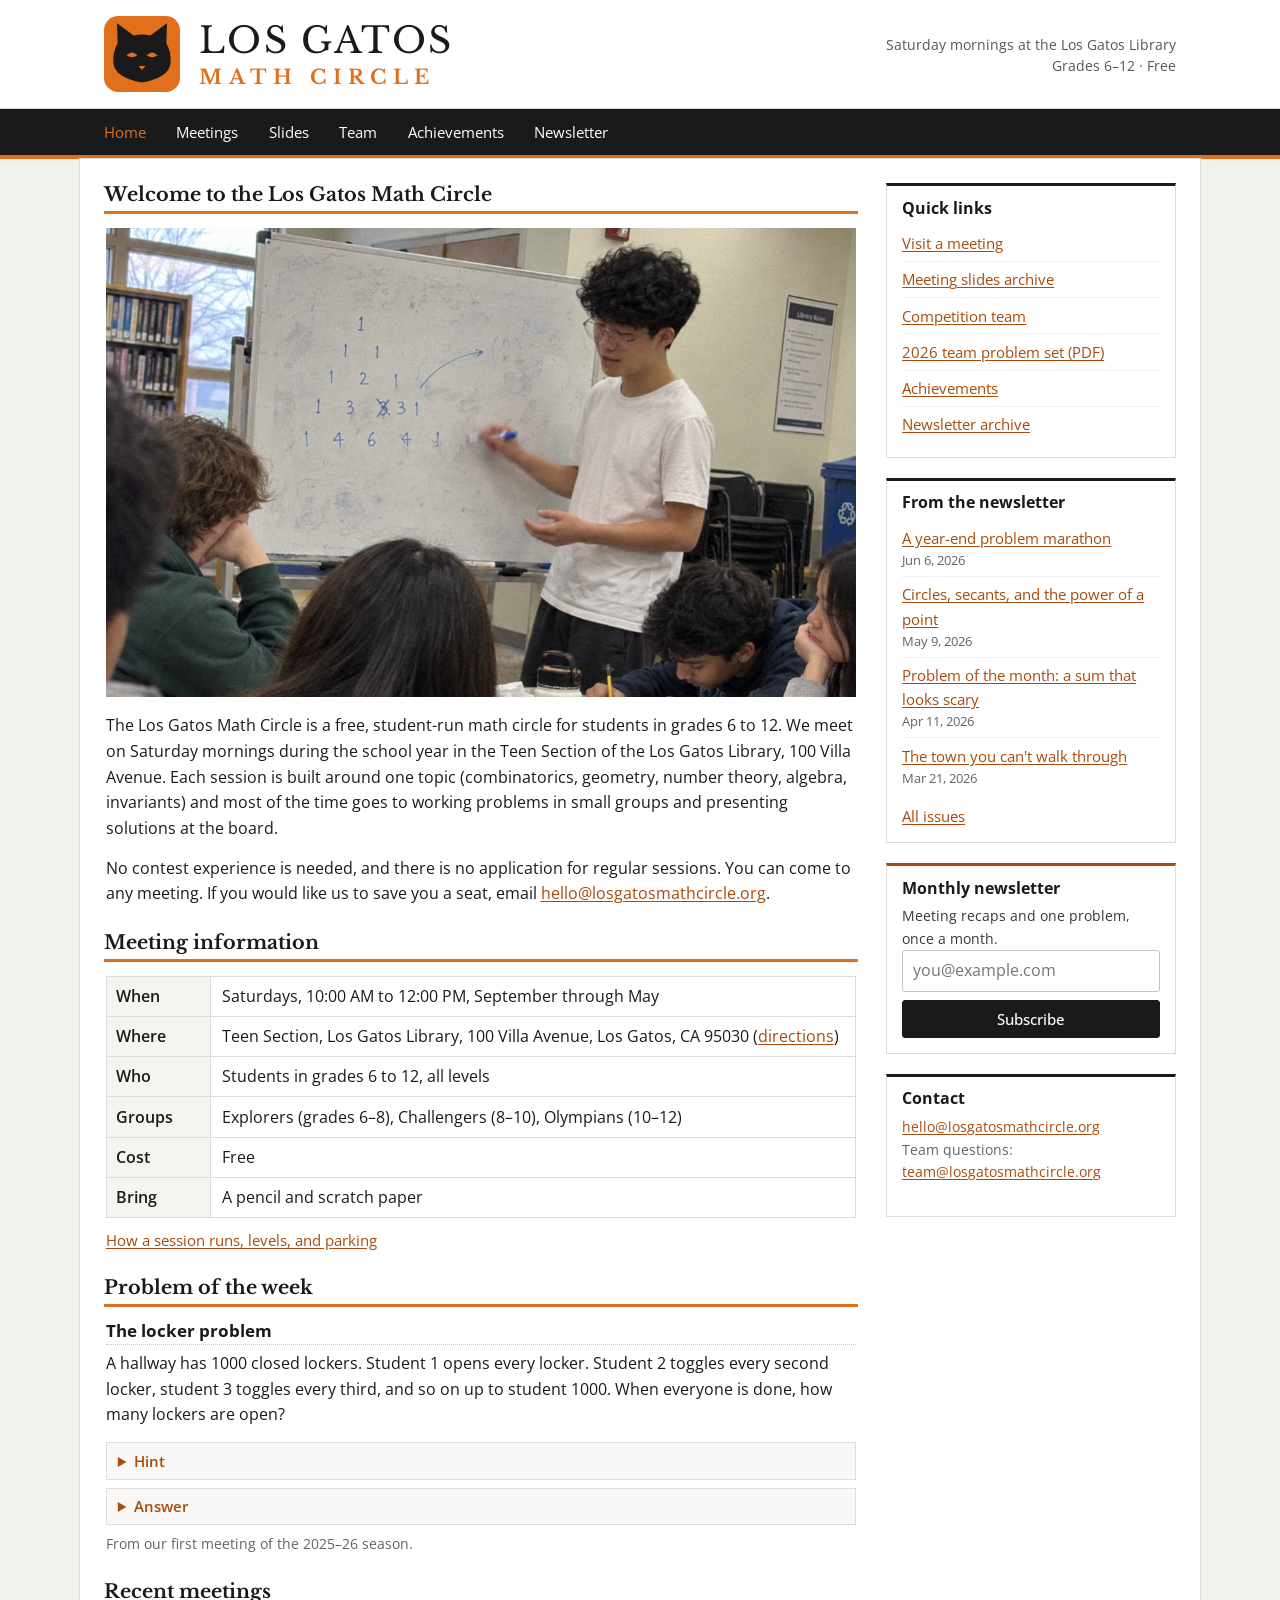
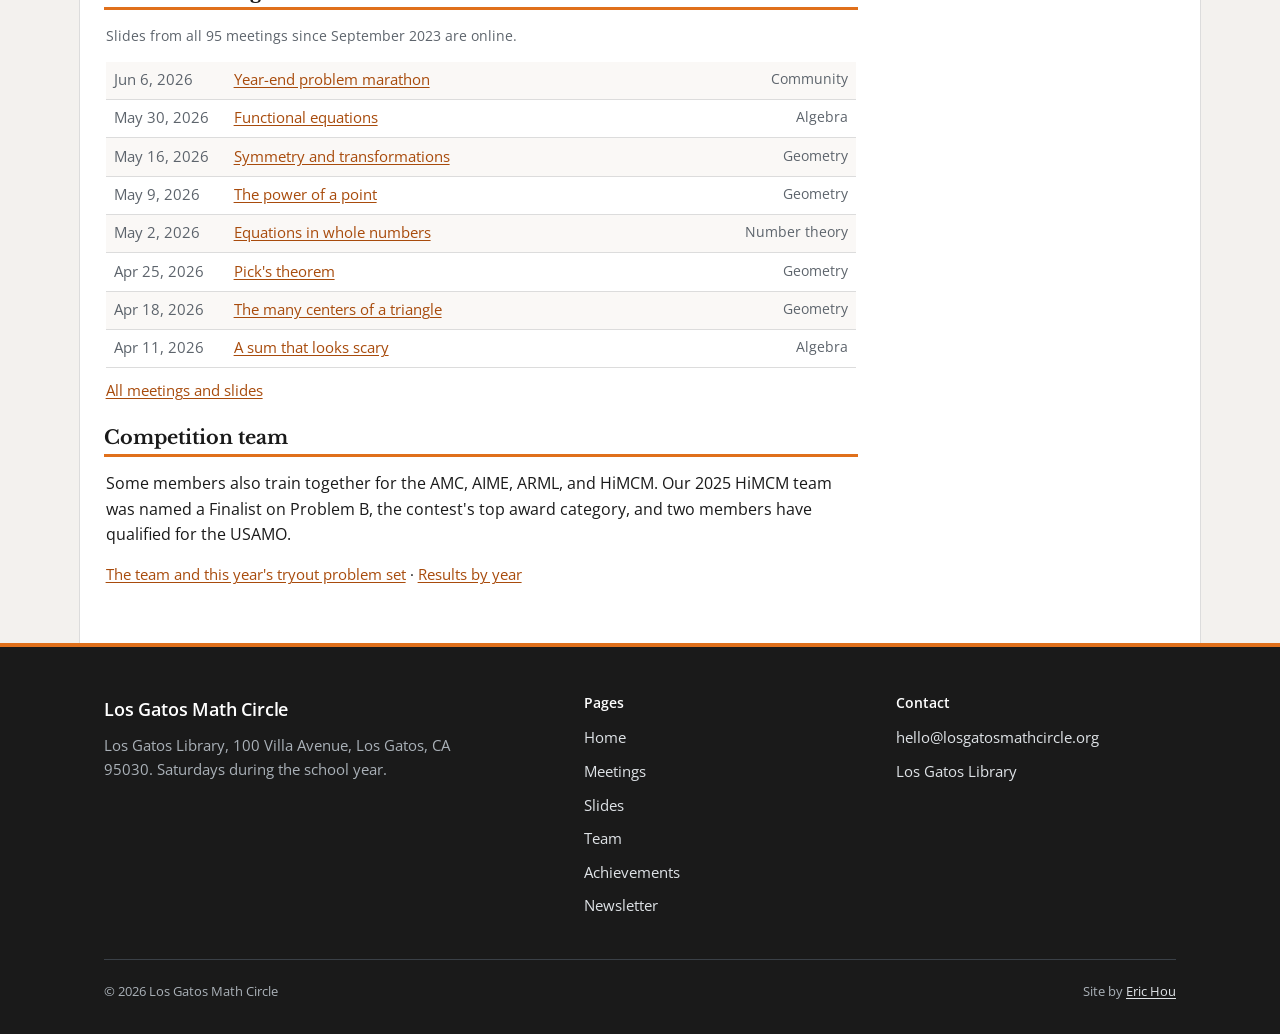
==== commit 3cd6b73a: "Unify logo and favicon: masthead uses the same cat-head tile" ====
--- a/index.html
+++ b/index.html
@@ -18,7 +18,7 @@
     <div class="masthead">
       <div class="container masthead__inner">
         <a class="masthead__brand" href="index.html">
-          <img class="masthead__logo" src="images/logo.svg" alt="Los Gatos Math Circle logo: a seated cat with Pascal's triangle mod 2 on its chest" width="59" height="92" />
+          <img class="masthead__logo" src="images/logo.svg" alt="Los Gatos Math Circle logo: a black cat head on an orange square" width="76" height="76" />
           <span class="masthead__text">
             <span class="masthead__name">Los Gatos</span>
             <span class="masthead__name2">Math Circle</span>
--- a/css/styles.css
+++ b/css/styles.css
@@ -888,3 +888,7 @@
 /* Cat logo (2026-10): tall mark */
 .masthead__logo { width: 59px; height: 92px; }
 @media (max-width: 860px) { .masthead__logo { width: 38px; height: 60px; } }
+
+/* Unified mark (2026-10): logo and favicon are the same cat-head tile */
+.masthead__logo { width: 76px; height: 76px; }
+@media (max-width: 860px) { .masthead__logo { width: 52px; height: 52px; } }
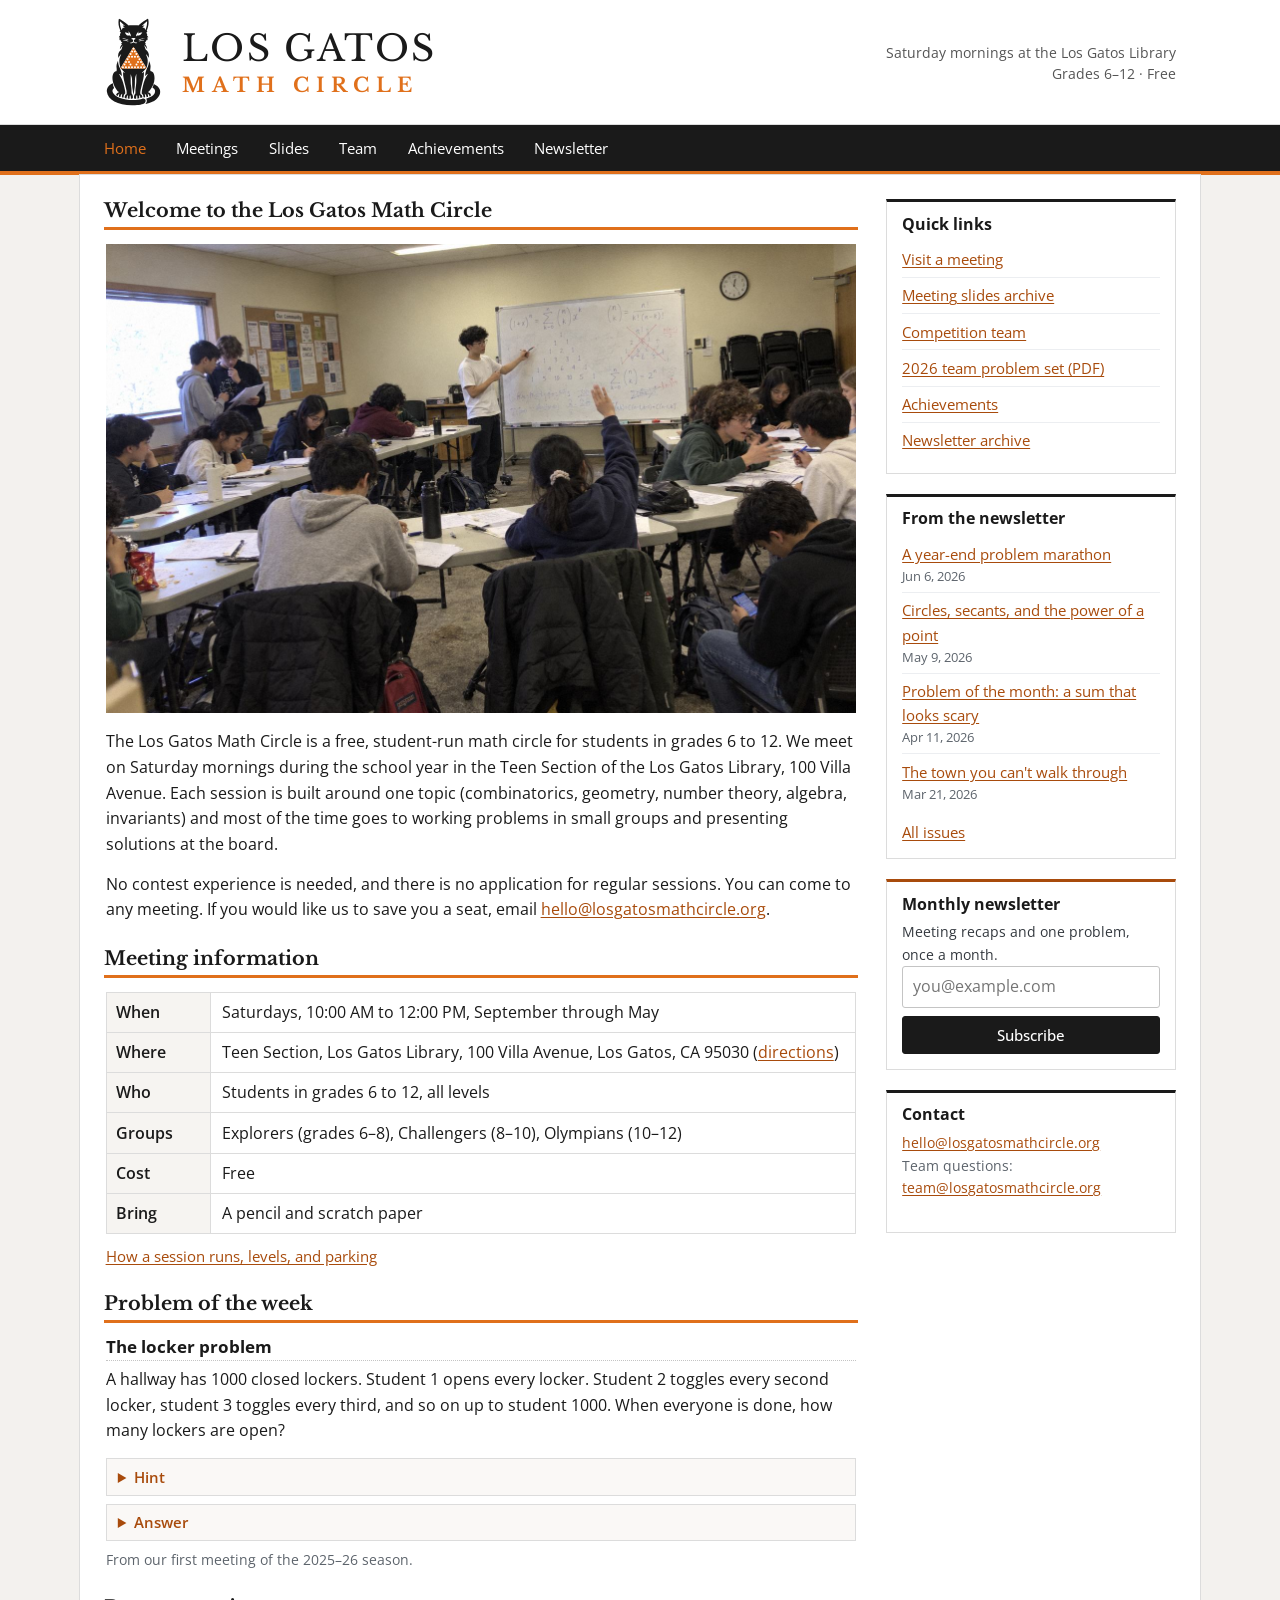
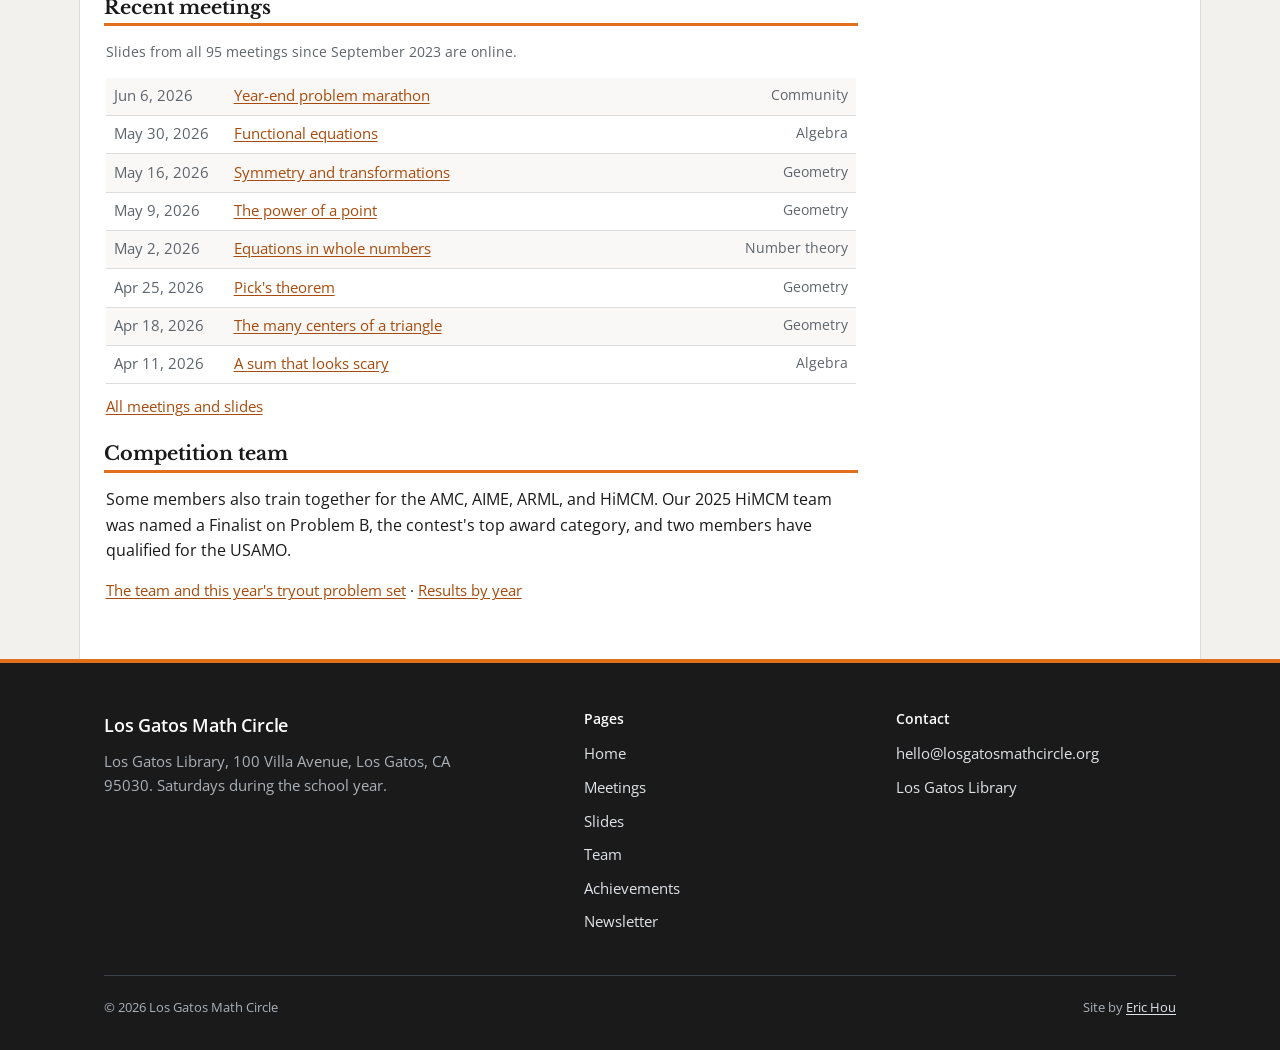
==== commit dabc37a3: "Restore seated-cat logo and use it as favicon; crowded, uncorrected-color homepage photo" ====
--- a/index.html
+++ b/index.html
@@ -18,7 +18,7 @@
     <div class="masthead">
       <div class="container masthead__inner">
         <a class="masthead__brand" href="index.html">
-          <img class="masthead__logo" src="images/logo.svg" alt="Los Gatos Math Circle logo: a black cat head on an orange square" width="76" height="76" />
+          <img class="masthead__logo" src="images/logo.svg" alt="Los Gatos Math Circle logo: a seated cat with Pascal's triangle mod 2 on its chest" width="59" height="92" />
           <span class="masthead__text">
             <span class="masthead__name">Los Gatos</span>
             <span class="masthead__name2">Math Circle</span>
@@ -54,7 +54,7 @@
         <section class="box">
           <h2 class="bar">Welcome to the Los Gatos Math Circle</h2>
           <div class="box__body">
-            <figure class="box__fig"><img class="box__photo box__photo--session" src="images/session-home.jpg" alt="A math circle session: a student explains Pascal's triangle at a whiteboard while others work at library tables." /></figure>
+            <figure class="box__fig"><img class="box__photo box__photo--session" src="images/session-home.jpg" alt="A crowded math circle session in a library meeting room: a student explains Pascal's triangle at a whiteboard while about twenty others work at folding tables." /></figure>
             <p>The Los Gatos Math Circle is a free, student-run math circle for students in grades 6 to 12.
               We meet on Saturday mornings during the school year in the Teen Section of the Los Gatos
               Library, 100 Villa Avenue. Each session is built around one topic (combinatorics, geometry,
--- a/css/styles.css
+++ b/css/styles.css
@@ -892,3 +892,7 @@
 /* Unified mark (2026-10): logo and favicon are the same cat-head tile */
 .masthead__logo { width: 76px; height: 76px; }
 @media (max-width: 860px) { .masthead__logo { width: 52px; height: 52px; } }
+
+/* Seated cat logo restored (2026-10); favicon is the same mark */
+.masthead__logo { width: 59px; height: 92px; }
+@media (max-width: 860px) { .masthead__logo { width: 38px; height: 60px; } }
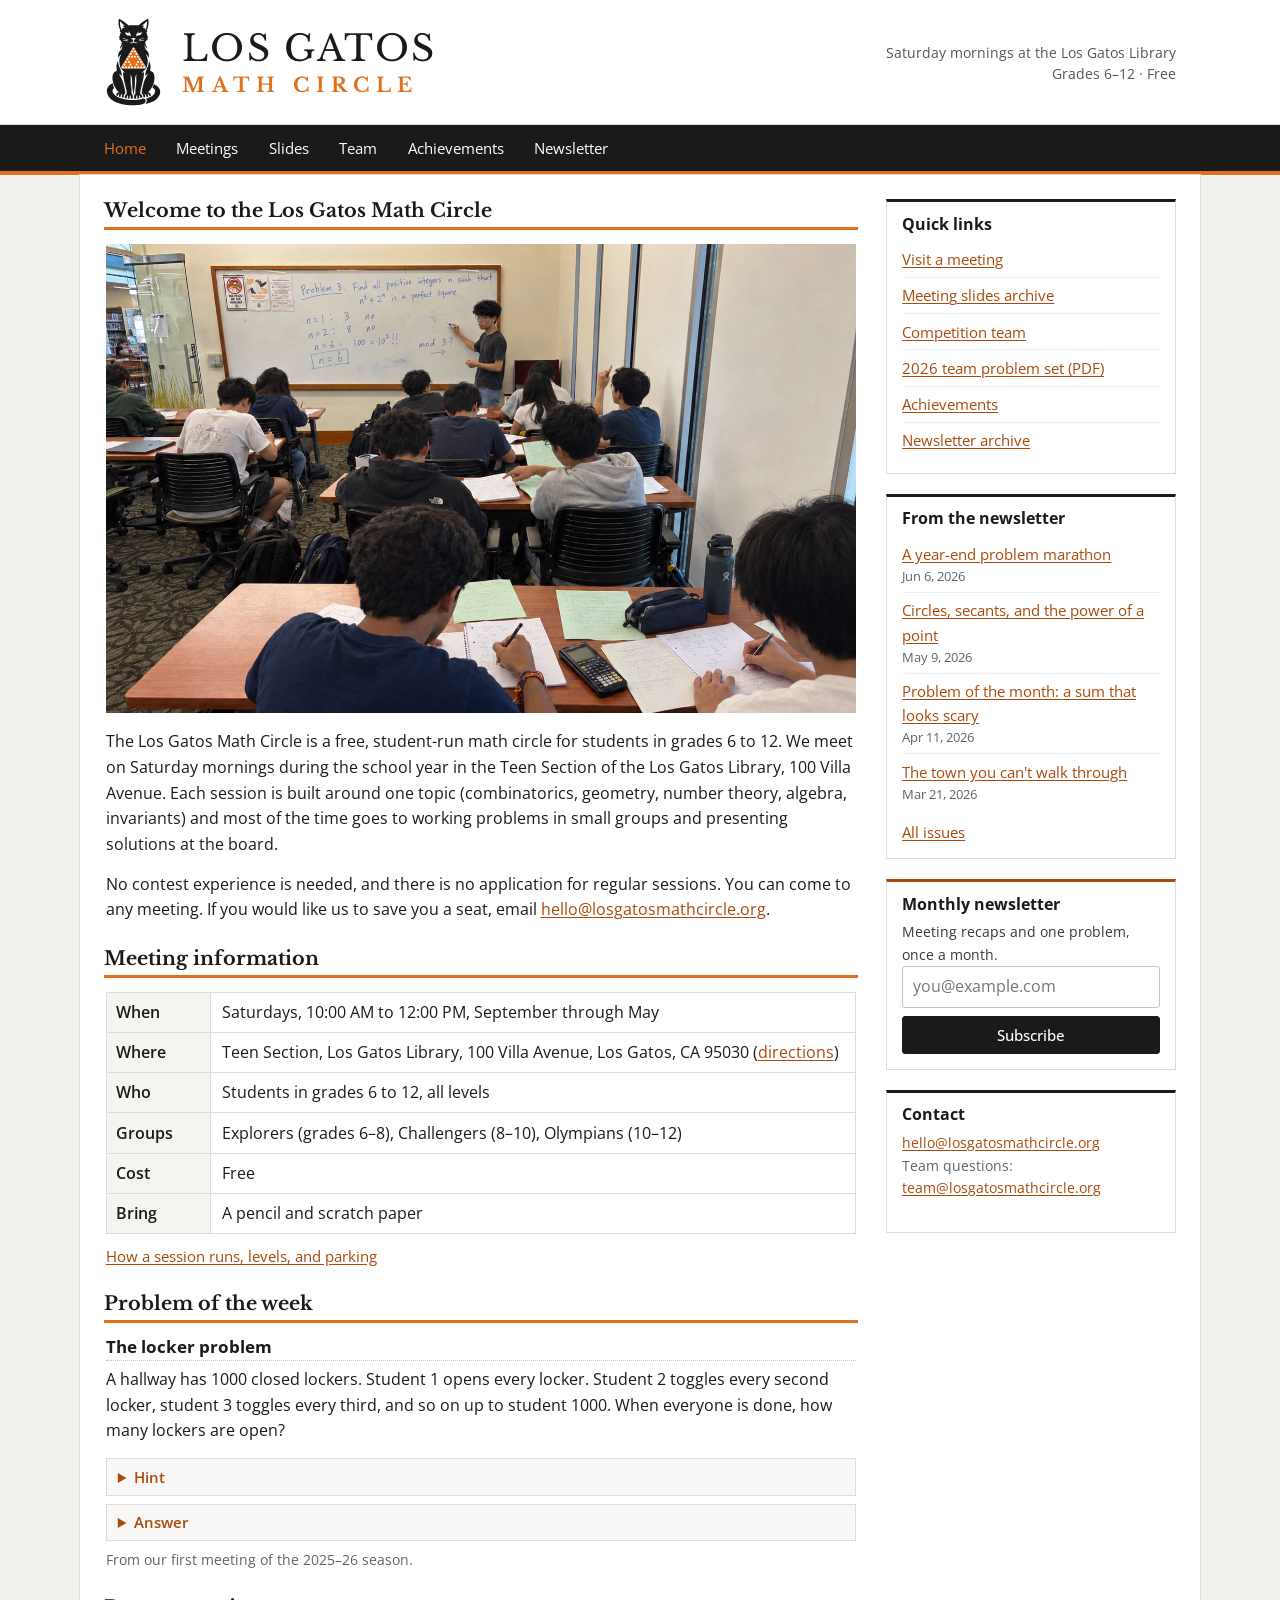
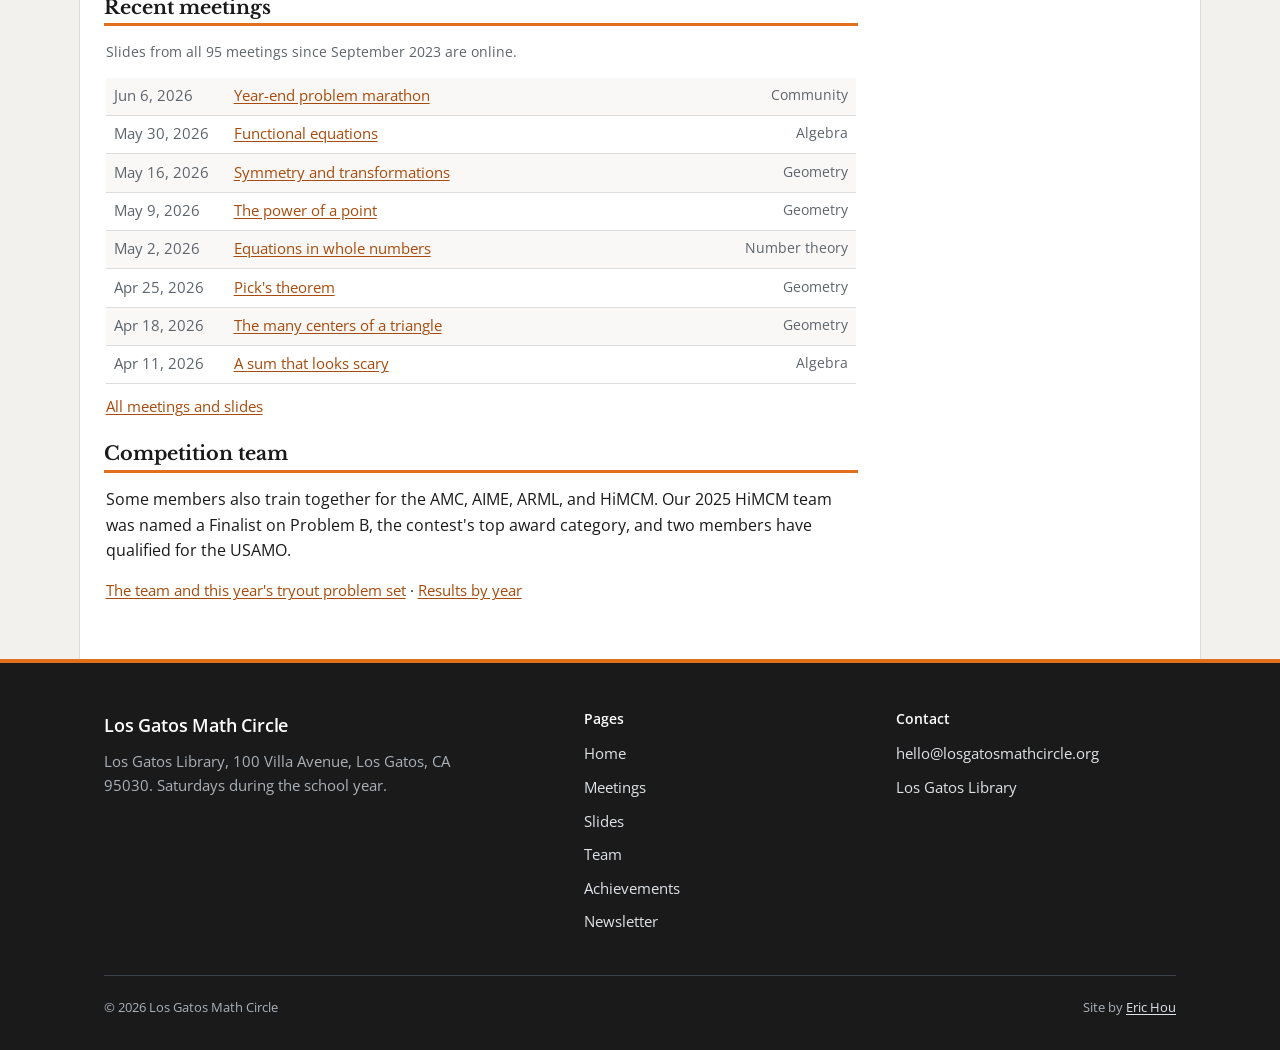
==== commit a477fac8: "Homepage photo: real library study room, Eric teaching a number theory problem, students on paper" ====
--- a/index.html
+++ b/index.html
@@ -54,7 +54,7 @@
         <section class="box">
           <h2 class="bar">Welcome to the Los Gatos Math Circle</h2>
           <div class="box__body">
-            <figure class="box__fig"><img class="box__photo box__photo--session" src="images/session-home.jpg" alt="A crowded math circle session in a library meeting room: a student explains Pascal's triangle at a whiteboard while about twenty others work at folding tables." /></figure>
+            <figure class="box__fig"><img class="box__photo box__photo--session" src="images/session-home.jpg?v=2" alt="A math circle session in a library study room: Eric Hou works through a number theory problem at the whiteboard while students solve it on paper at their desks." /></figure>
             <p>The Los Gatos Math Circle is a free, student-run math circle for students in grades 6 to 12.
               We meet on Saturday mornings during the school year in the Teen Section of the Los Gatos
               Library, 100 Villa Avenue. Each session is built around one topic (combinatorics, geometry,
--- a/css/styles.css
+++ b/css/styles.css
@@ -434,7 +434,7 @@
    Team roster: member cards with photo + LinkedIn
    ========================================================================== */
 .team-grid { display: grid; grid-template-columns: repeat(3, 1fr); gap: 1.75rem; }
-.team-grid--leads { margin-top: 1.75rem; }
+.team-grid--leads { grid-template-columns: repeat(2, 1fr); margin-top: 1.75rem; }
 
 .person {
   display: flex; flex-direction: column;
@@ -446,7 +446,7 @@
 
 .person__photo {
   position: relative;
-  aspect-ratio: 1 / 1;
+  height: 280px;
   width: 100%;
   flex: none;
   overflow: hidden;
@@ -458,7 +458,7 @@
   inset: 0;
   width: 100%;
   height: 100%;
-  object-fit: cover;
+  object-fit: contain;
   object-position: center;
   display: block;
 }
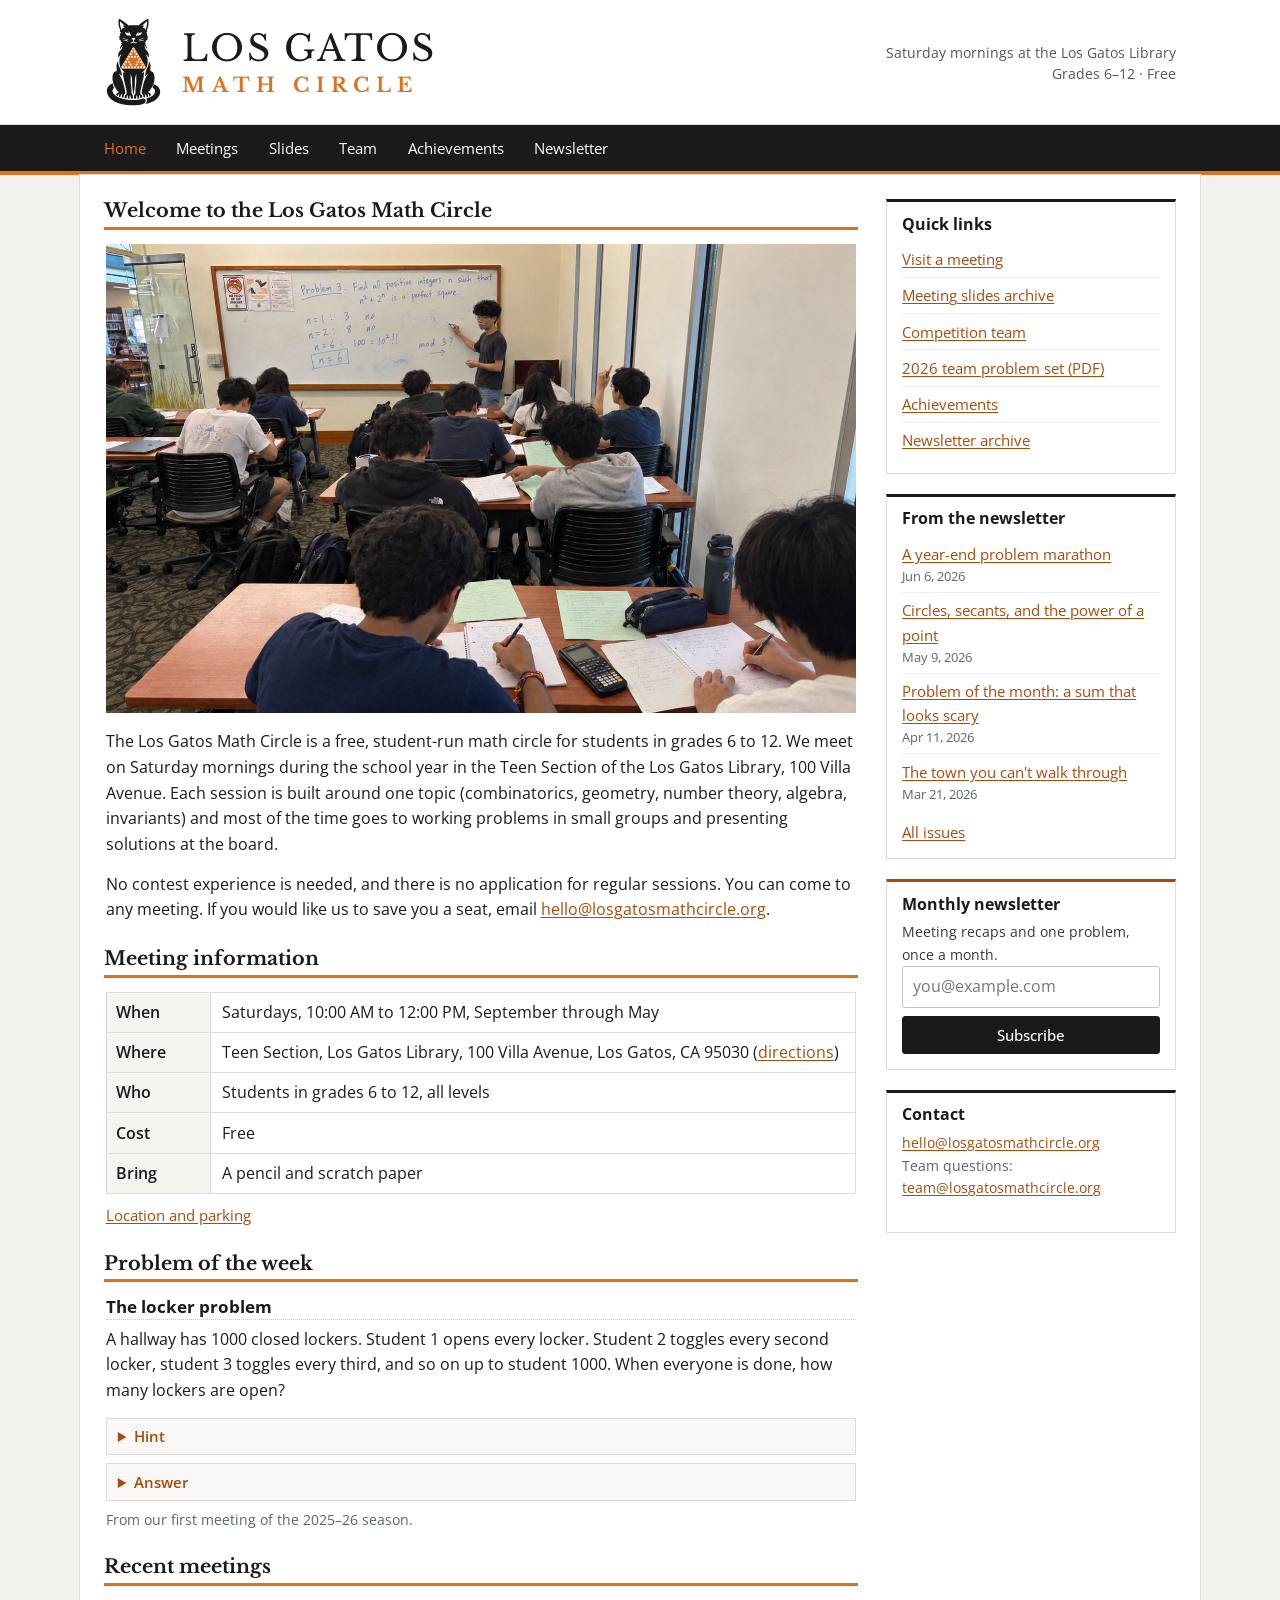
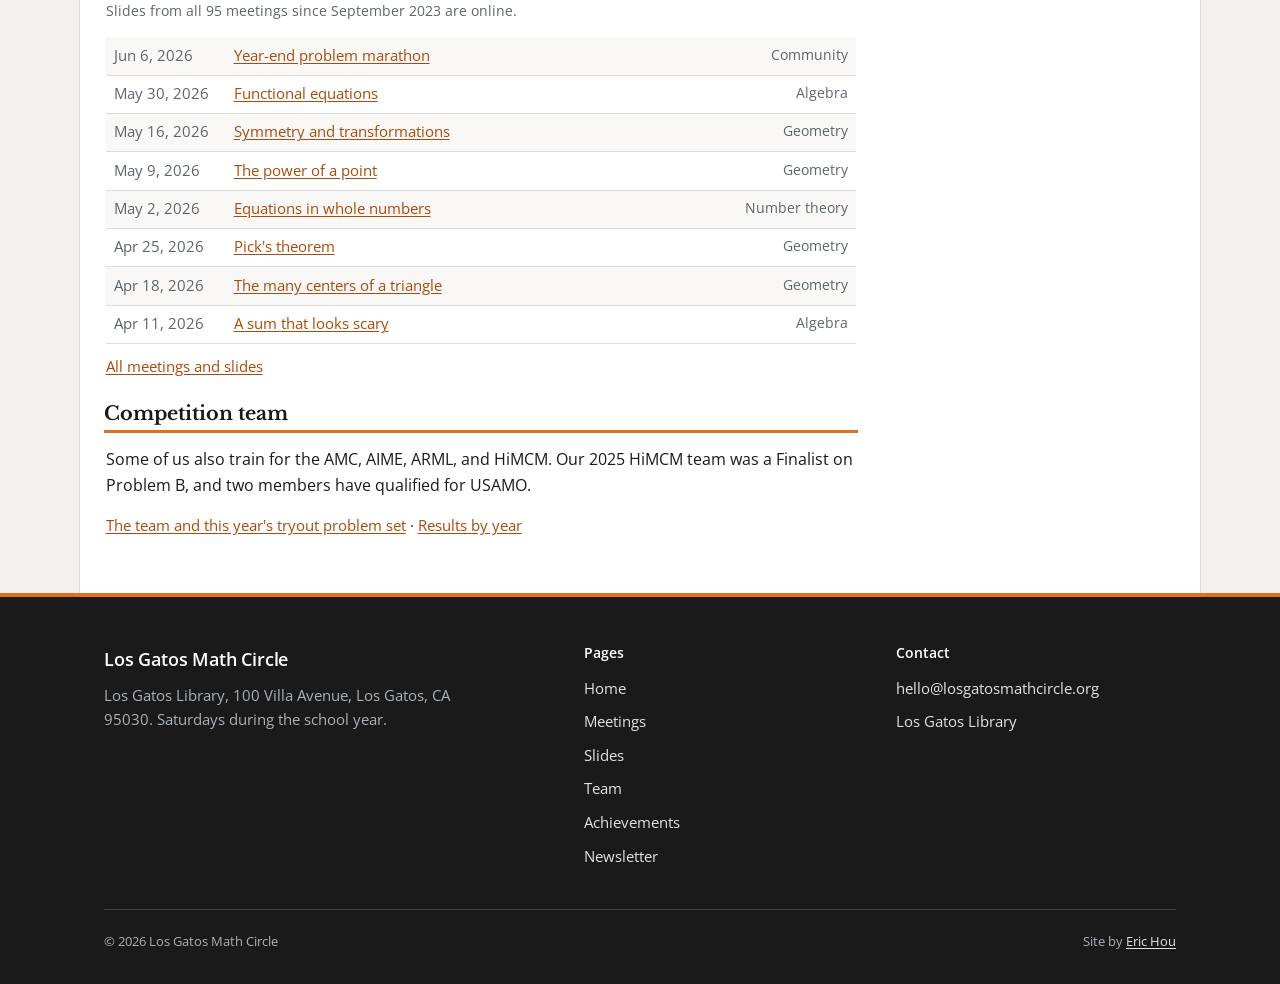
==== commit 21277417: "Plainer copy site-wide, trim meetings/team sections, student-style slides, fix clipped team roles" ====
--- a/index.html
+++ b/index.html
@@ -11,7 +11,7 @@
   <link rel="icon" href="images/favicon.svg" type="image/svg+xml" />
   <link rel="icon" href="images/favicon-32.png" sizes="32x32" type="image/png" />
   <link rel="apple-touch-icon" href="images/apple-touch-icon.png" />
-  <link rel="stylesheet" href="css/styles.css" />
+  <link rel="stylesheet" href="css/styles.css?v=3" />
 </head>
 <body class="home">
   <header class="site-header">
@@ -73,11 +73,10 @@
               <tr><th>When</th><td>Saturdays, 10:00 AM to 12:00 PM, September through May</td></tr>
               <tr><th>Where</th><td>Teen Section, Los Gatos Library, 100 Villa Avenue, Los Gatos, CA 95030 (<a href="https://www.google.com/maps/dir/?api=1&destination=Los+Gatos+Library,+100+Villa+Avenue,+Los+Gatos,+CA+95030" target="_blank" rel="noopener">directions</a>)</td></tr>
               <tr><th>Who</th><td>Students in grades 6 to 12, all levels</td></tr>
-              <tr><th>Groups</th><td>Explorers (grades 6&ndash;8), Challengers (8&ndash;10), Olympians (10&ndash;12)</td></tr>
-              <tr><th>Cost</th><td>Free</td></tr>
+                            <tr><th>Cost</th><td>Free</td></tr>
               <tr><th>Bring</th><td>A pencil and scratch paper</td></tr>
             </table>
-            <p class="more"><a href="meetings.html">How a session runs, levels, and parking</a></p>
+            <p class="more"><a href="meetings.html">Location and parking</a></p>
           </div>
         </section>
 
@@ -114,9 +113,8 @@
         <section class="box">
           <h2 class="bar">Competition team</h2>
           <div class="box__body">
-            <p>Some members also train together for the AMC, AIME, ARML, and HiMCM. Our 2025 HiMCM team
-              was named a Finalist on Problem B, the contest's top award category, and two members have
-              qualified for the USAMO.</p>
+            <p>Some of us also train for the AMC, AIME, ARML, and HiMCM. Our 2025 HiMCM team was a Finalist
+              on Problem B, and two members have qualified for USAMO.</p>
             <p class="more"><a href="team.html">The team and this year's tryout problem set</a> &middot;
               <a href="achievements.html">Results by year</a></p>
           </div>
@@ -199,7 +197,7 @@
   </footer>
 
   <script src="js/issues.js"></script>
-  <script src="js/meetings.js"></script>
+  <script src="js/meetings.js?v=2"></script>
   <script src="js/main.js"></script>
   <script>
   (function () {
--- a/css/styles.css
+++ b/css/styles.css
@@ -896,3 +896,47 @@
 /* Seated cat logo restored (2026-10); favicon is the same mark */
 .masthead__logo { width: 59px; height: 92px; }
 @media (max-width: 860px) { .masthead__logo { width: 38px; height: 60px; } }
+
+/* ==========================================================================
+   Slides (2026-11): decks look like what students actually present.
+   Two presenter styles: Google Slides "Simple Light" and LaTeX Beamer default.
+   ========================================================================== */
+.stage { box-shadow: none; border: 1px solid #c9c9c9; background: #fff; }
+.slide { justify-content: flex-start; padding: 6% 7%; }
+.slide h2 { font-family: Arial, Helvetica, sans-serif; font-weight: 400; color: #000; }
+.slide__body { color: #222; }
+.slide--plain { justify-content: center; align-items: center; text-align: center; }
+.slide--plain .slide__body p { margin: 0; }
+
+/* Google Slides default theme */
+.stage--gslides .slide { font-family: Arial, Helvetica, sans-serif; }
+.stage--gslides .slide h2 { font-size: clamp(1.3rem, 3.4vw, 2.1rem); margin: 0 0 1.2rem; }
+.stage--gslides .slide__body { font-family: Arial, Helvetica, sans-serif; font-size: clamp(0.95rem, 2.1vw, 1.25rem); line-height: 1.45; }
+.stage--gslides .slide--title { background: #fff; color: #000; justify-content: center; padding-left: 8%; }
+.stage--gslides .slide--title h1 { font-family: Arial, Helvetica, sans-serif; font-weight: 400; color: #000; font-size: clamp(1.7rem, 4.6vw, 2.9rem); margin: 0 0 0.8rem; }
+.stage--gslides .st-by { font-family: Arial, Helvetica, sans-serif; color: #595959; font-size: clamp(0.9rem, 2vw, 1.15rem); }
+
+/* Beamer default theme */
+.stage--beamer .slide { font-family: "Latin Modern Sans", "CMU Sans Serif", "Helvetica Neue", Arial, sans-serif; padding: 4.5% 5% 6%; }
+.stage--beamer .frametitle { color: #33339a; font-size: clamp(1.1rem, 2.8vw, 1.65rem); margin: 0 0 1.1rem; }
+.stage--beamer .slide__body { font-family: inherit; font-size: clamp(0.9rem, 2vw, 1.15rem); line-height: 1.4; }
+.stage--beamer .slide__body ul { list-style: none; padding-left: 1.2rem; }
+.stage--beamer .slide__body ul li::before { content: "\25B6"; color: #33339a; font-size: 0.6em; margin-left: -1.1rem; margin-right: 0.55rem; vertical-align: 0.2em; }
+.stage--beamer .pageno { position: absolute; right: 2.2%; bottom: 2.5%; font-size: 0.72rem; color: #777; }
+.stage--beamer .slide--title { background: #fff; color: #000; justify-content: center; align-items: center; text-align: center; }
+.stage--beamer .slide--title h1 { font-family: inherit; font-weight: 400; color: #33339a; font-size: clamp(1.5rem, 4vw, 2.4rem); margin: 0 0 1.4rem; }
+.stage--beamer .st-by, .stage--beamer .st-date { font-size: clamp(0.9rem, 2vw, 1.1rem); color: #000; margin: 0.15rem 0; }
+
+/* Team cards: role sits under the name so it can't be clipped by the photo */
+.person__photo { height: 260px; background: #f3f1ee; }
+.person__photo img { object-fit: cover; object-position: center 25%; }
+.person__meta { font-size: 0.92rem; color: var(--muted); margin: 0.1rem 0 0; }
+/* Team: four compact cards, square uncropped photos */
+.team-grid--leads { grid-template-columns: repeat(4, 1fr); gap: 1.1rem; }
+.team-grid--leads .person__photo { height: auto; aspect-ratio: 1 / 1; }
+.team-grid--leads .person__photo img { object-fit: cover; object-position: center; }
+.team-grid--leads .person__body { padding: 0.75rem 0.85rem 0.9rem; }
+.team-grid--leads .person__name { font-size: 1.05rem; }
+.person:hover { transform: none; }
+@media (max-width: 860px) { .team-grid--leads { grid-template-columns: repeat(2, 1fr); } }
+@media (max-width: 460px) { .team-grid--leads { grid-template-columns: repeat(2, 1fr); gap: 0.7rem; } .team-grid--leads .person__linkedin { font-size: 0.8rem; } }
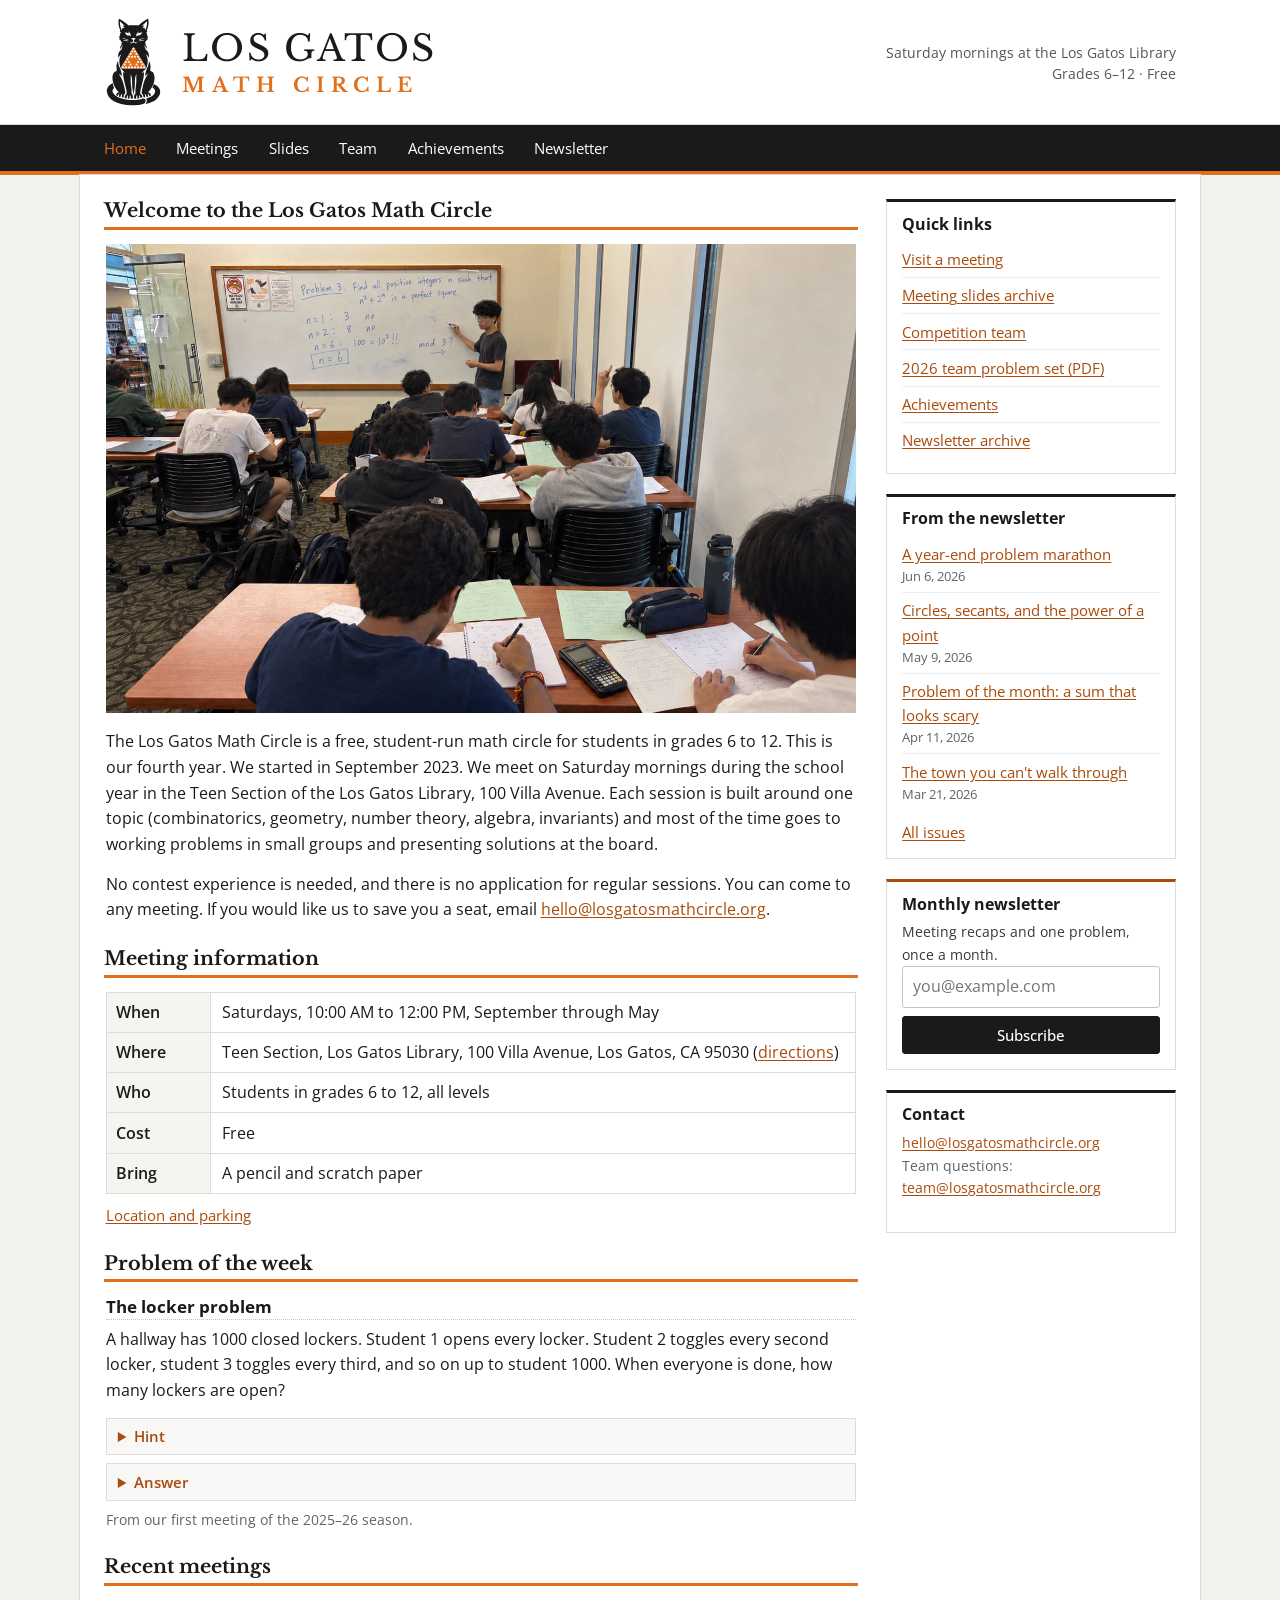
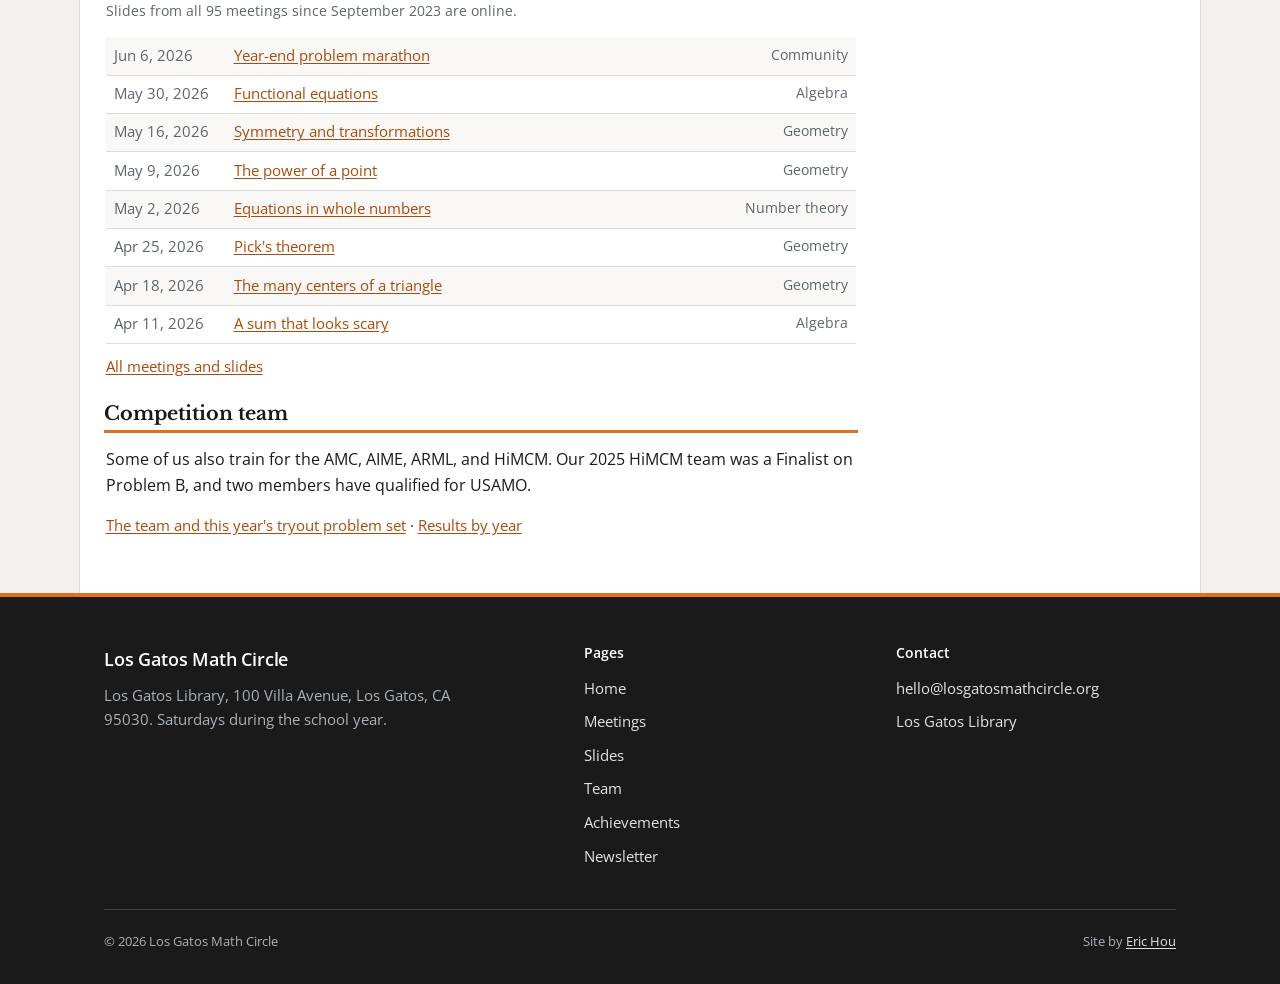
==== commit 838eab51: "Home: note this is the fourth year" ====
--- a/index.html
+++ b/index.html
@@ -56,6 +56,7 @@
           <div class="box__body">
             <figure class="box__fig"><img class="box__photo box__photo--session" src="images/session-home.jpg?v=2" alt="A math circle session in a library study room: Eric Hou works through a number theory problem at the whiteboard while students solve it on paper at their desks." /></figure>
             <p>The Los Gatos Math Circle is a free, student-run math circle for students in grades 6 to 12.
+              This is our fourth year. We started in September 2023.
               We meet on Saturday mornings during the school year in the Teen Section of the Los Gatos
               Library, 100 Villa Avenue. Each session is built around one topic (combinatorics, geometry,
               number theory, algebra, invariants) and most of the time goes to working problems in small
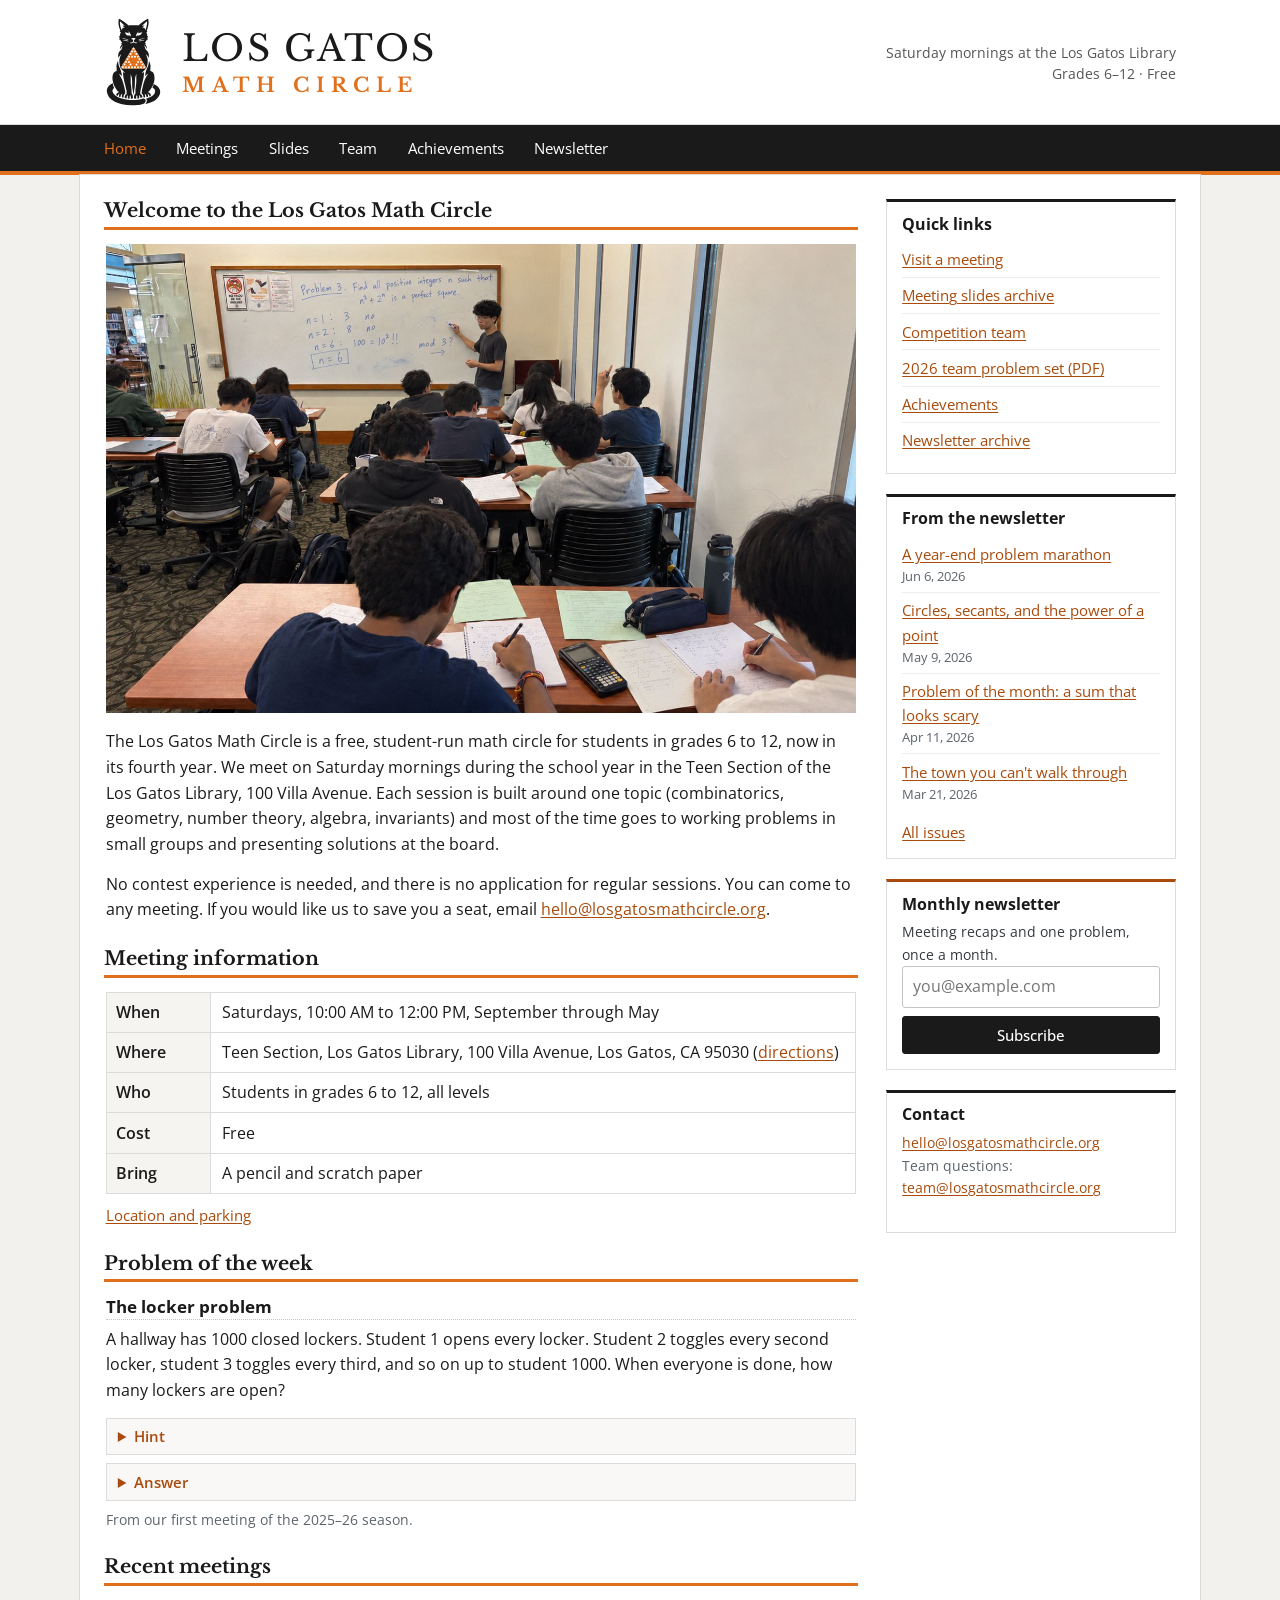
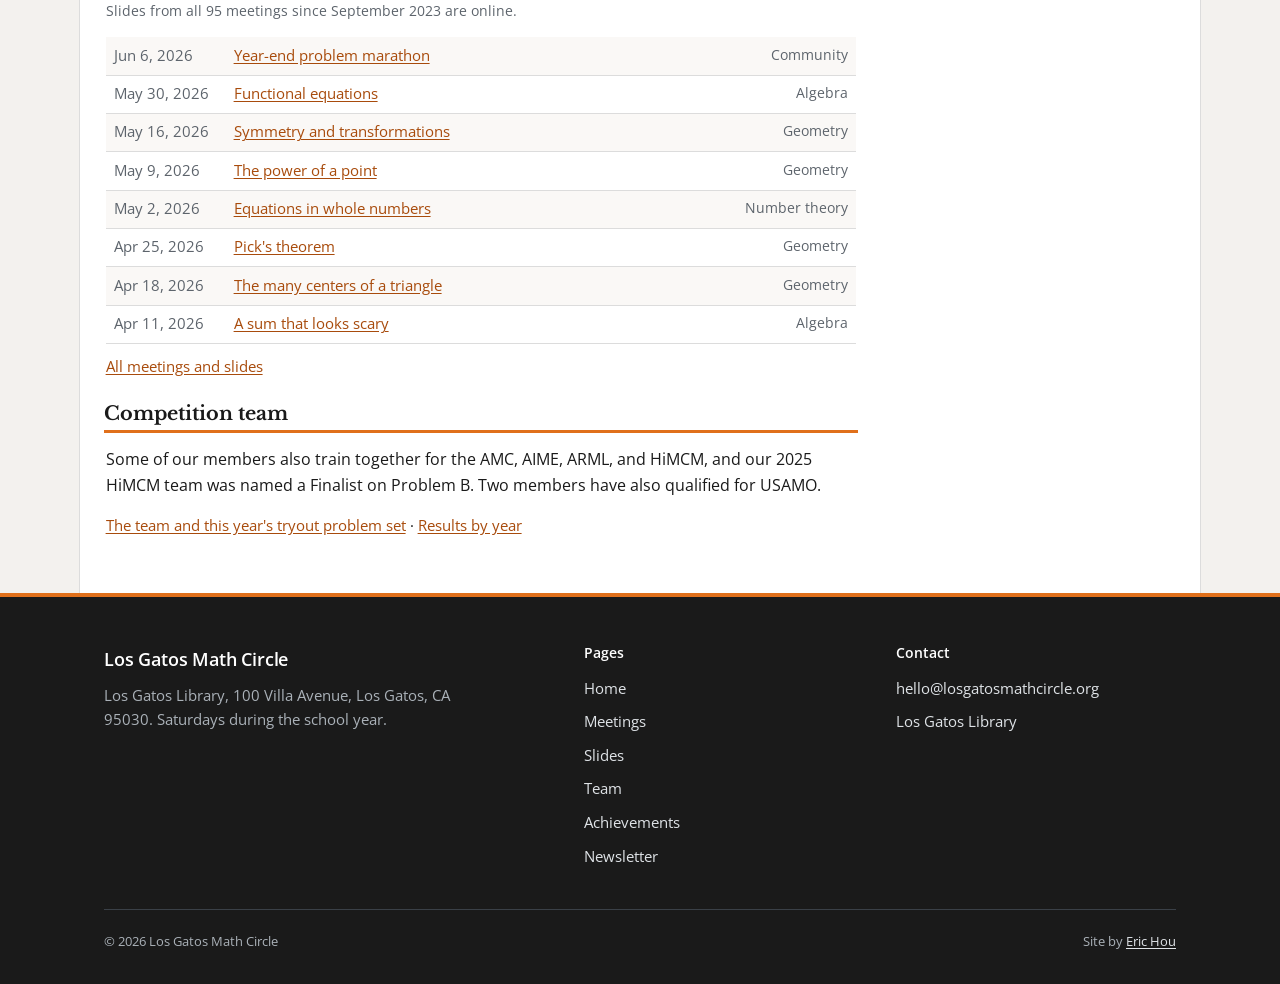
==== commit 6901f45b: "Copy tweaks: Join our Team, fourth year, newsletter blurbs; capitalized slide titles" ====
--- a/index.html
+++ b/index.html
@@ -55,8 +55,8 @@
           <h2 class="bar">Welcome to the Los Gatos Math Circle</h2>
           <div class="box__body">
             <figure class="box__fig"><img class="box__photo box__photo--session" src="images/session-home.jpg?v=2" alt="A math circle session in a library study room: Eric Hou works through a number theory problem at the whiteboard while students solve it on paper at their desks." /></figure>
-            <p>The Los Gatos Math Circle is a free, student-run math circle for students in grades 6 to 12.
-              This is our fourth year. We started in September 2023.
+            <p>The Los Gatos Math Circle is a free, student-run math circle for students in grades 6 to 12,
+              now in its fourth year.
               We meet on Saturday mornings during the school year in the Teen Section of the Los Gatos
               Library, 100 Villa Avenue. Each session is built around one topic (combinatorics, geometry,
               number theory, algebra, invariants) and most of the time goes to working problems in small
@@ -114,8 +114,8 @@
         <section class="box">
           <h2 class="bar">Competition team</h2>
           <div class="box__body">
-            <p>Some of us also train for the AMC, AIME, ARML, and HiMCM. Our 2025 HiMCM team was a Finalist
-              on Problem B, and two members have qualified for USAMO.</p>
+            <p>Some of our members also train together for the AMC, AIME, ARML, and HiMCM, and our 2025 HiMCM
+              team was named a Finalist on Problem B. Two members have also qualified for USAMO.</p>
             <p class="more"><a href="team.html">The team and this year's tryout problem set</a> &middot;
               <a href="achievements.html">Results by year</a></p>
           </div>
@@ -198,7 +198,7 @@
   </footer>
 
   <script src="js/issues.js"></script>
-  <script src="js/meetings.js?v=2"></script>
+  <script src="js/meetings.js?v=3"></script>
   <script src="js/main.js"></script>
   <script>
   (function () {
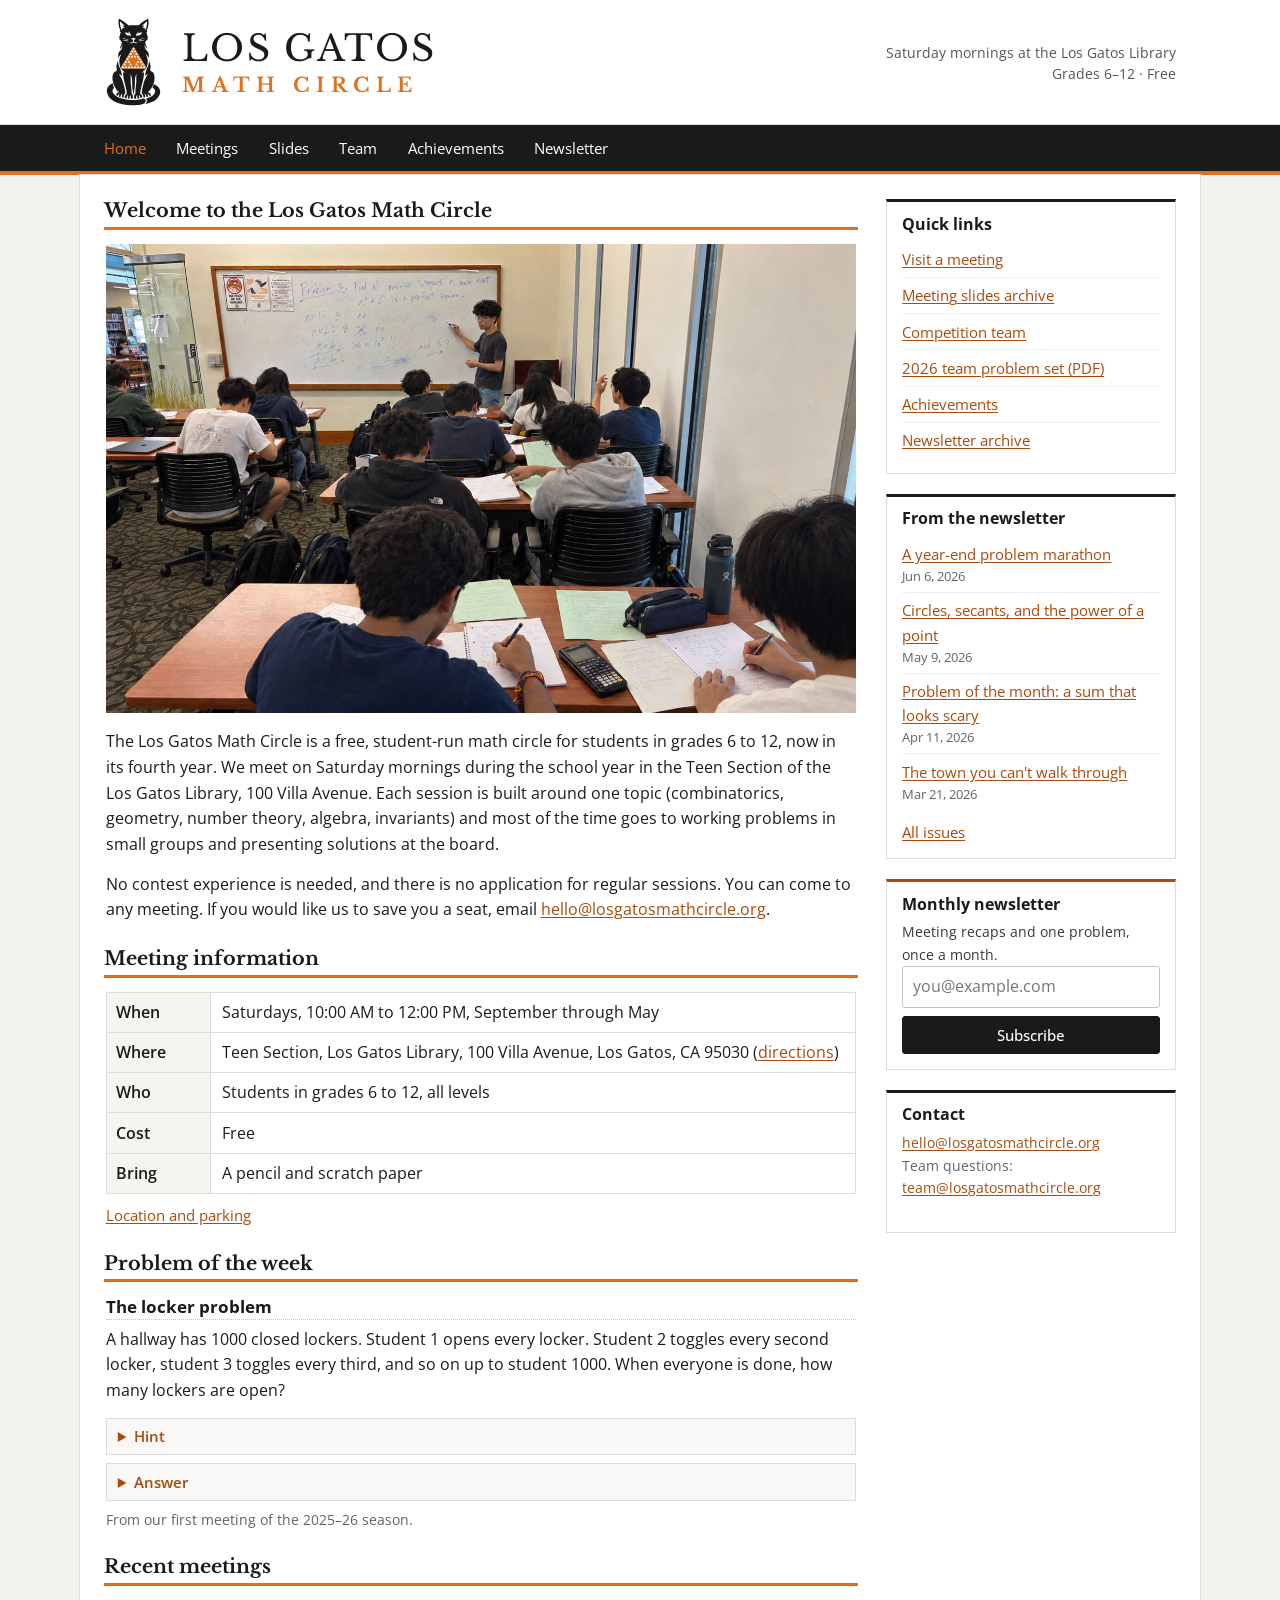
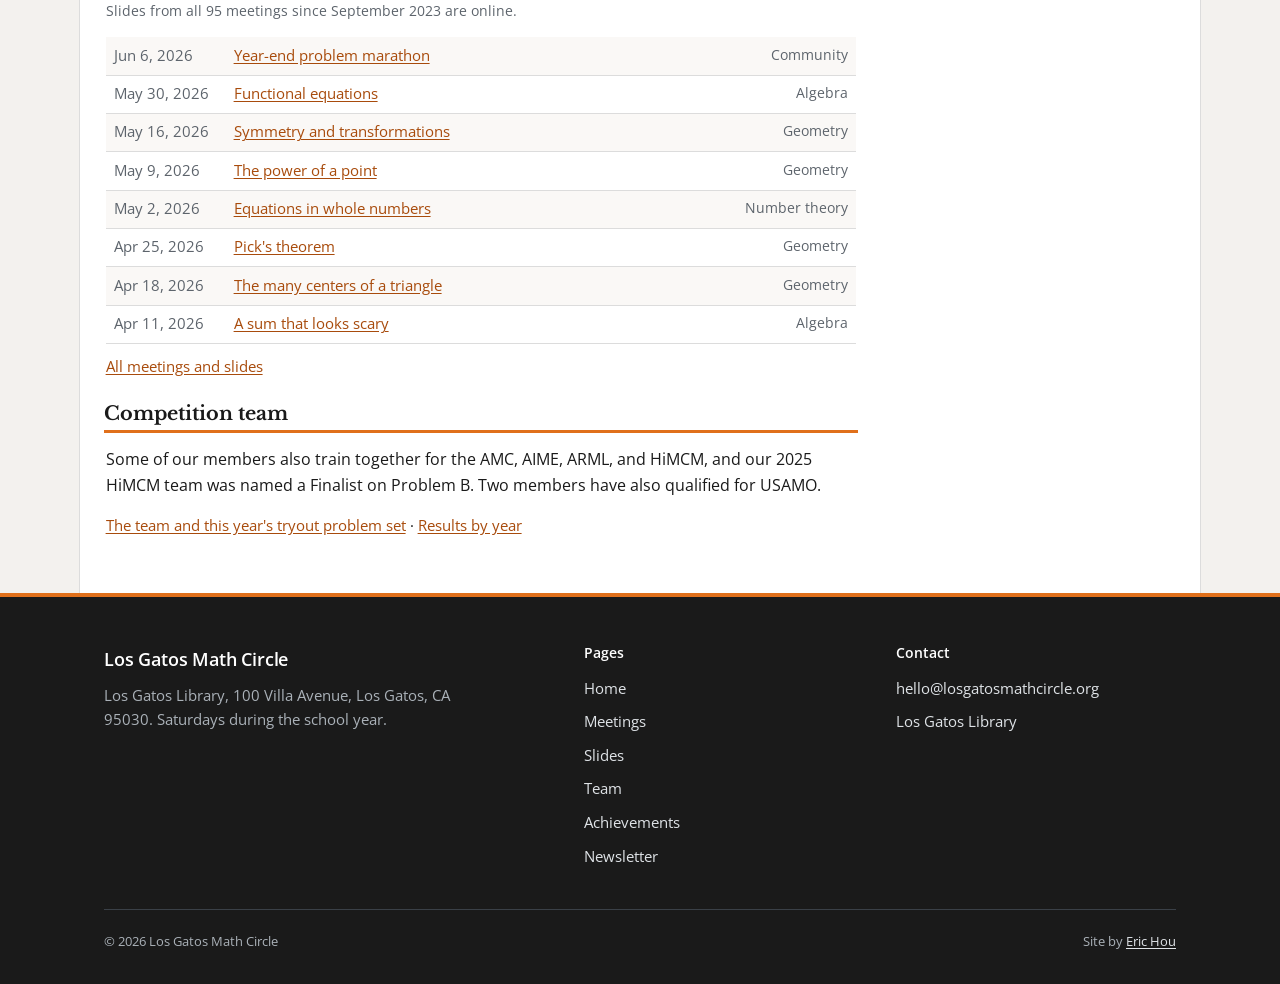
==== commit 7f35393e: "Homepage photo: sloppier board handwriting, PULL door sign, centered laptop logo, connected chairs, " ====
--- a/index.html
+++ b/index.html
@@ -54,7 +54,7 @@
         <section class="box">
           <h2 class="bar">Welcome to the Los Gatos Math Circle</h2>
           <div class="box__body">
-            <figure class="box__fig"><img class="box__photo box__photo--session" src="images/session-home.jpg?v=2" alt="A math circle session in a library study room: Eric Hou works through a number theory problem at the whiteboard while students solve it on paper at their desks." /></figure>
+            <figure class="box__fig"><img class="box__photo box__photo--session" src="images/session-home.jpg?v=3" alt="A math circle session in a library study room: Eric Hou works through a number theory problem at the whiteboard while students solve it on paper at their desks." /></figure>
             <p>The Los Gatos Math Circle is a free, student-run math circle for students in grades 6 to 12,
               now in its fourth year.
               We meet on Saturday mornings during the school year in the Teen Section of the Los Gatos
